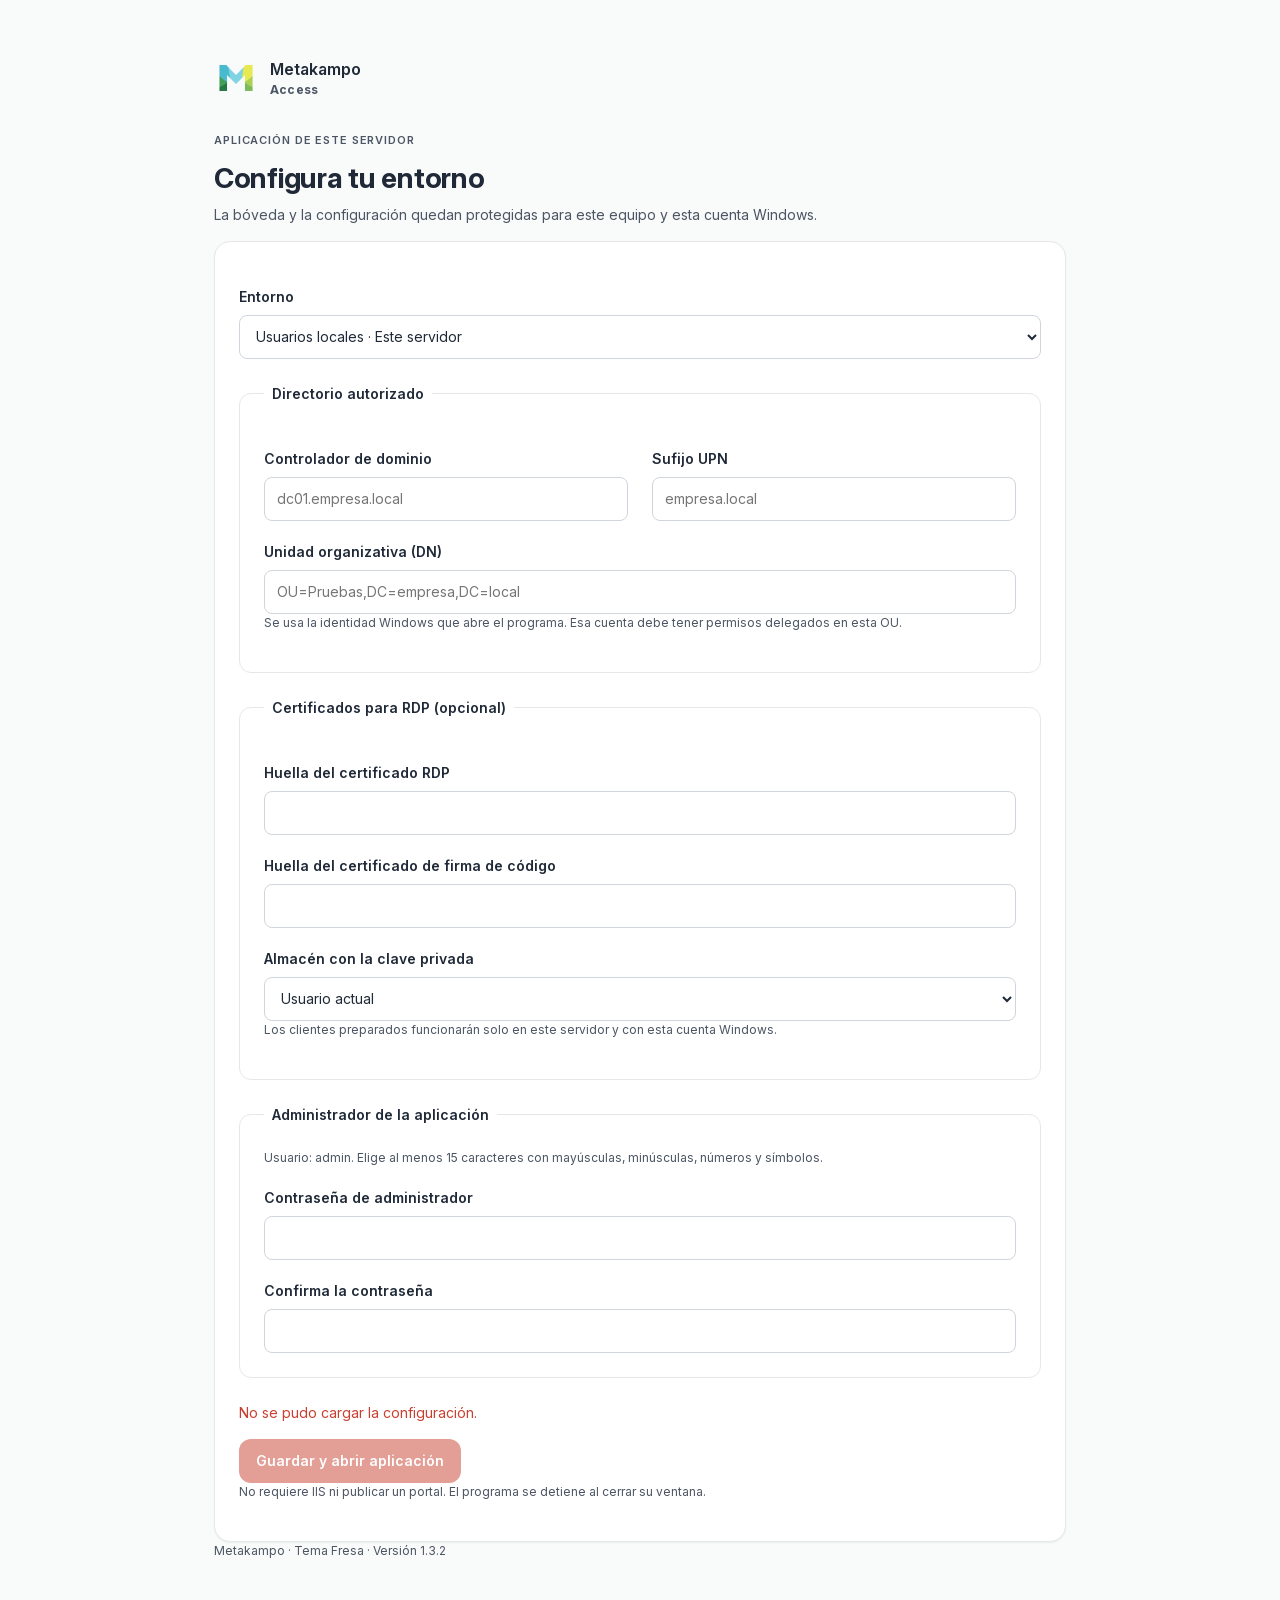
==== static/desktop-setup.html @ 6e0e35e0 "Remove blocking per-user inventory queries and verify admin SIDs locally in 1.3.2" ====
<!doctype html>
<html lang="es" data-fk-theme="fresa" data-mode="light">
<head><meta charset="utf-8"><meta name="viewport" content="width=device-width,initial-scale=1"><link rel="icon" href="/static/metakampo-icon.png" type="image/png"><title>Configurar Metakampo Access</title><link rel="stylesheet" href="/static/tokens.css"><link rel="stylesheet" href="/static/app.css"><link rel="stylesheet" href="/static/desktop.css"><script defer src="/static/desktop-setup.js"></script></head>
<body><main class="desktop-setup"><div class="brand"><img class="brand-mark" src="/static/metakampo-icon.png" alt="" width="44" height="44"><span>Metakampo <b>Access</b></span></div><p class="eyebrow">APLICACIÓN DE ESTE SERVIDOR</p><h1>Configura tu entorno</h1><p>La bóveda y la configuración quedan protegidas para este equipo y esta cuenta Windows.</p>
<form id="setup-form" class="card padded" method="post">
<label for="mode">Entorno</label><select id="mode" name="mode"><option value="local">Usuarios locales · Este servidor</option><option value="ad">Active Directory · Uso real</option><option value="demo">Demostración · Datos ficticios</option></select><p id="local-help" class="helper" hidden>Administra las cuentas Windows de este servidor, incluso en WORKGROUP. Abre el programa como administrador. Las cuentas integradas, administradores y la cuenta actual están protegidas. Cada entorno conserva sus propios datos.</p>
<fieldset id="ad-fields"><legend>Directorio autorizado</legend><div class="desktop-fields"><div><label for="server">Controlador de dominio</label><input id="server" name="server" placeholder="dc01.empresa.local" maxlength="253" required></div><div><label for="suffix">Sufijo UPN</label><input id="suffix" name="suffix" placeholder="empresa.local" maxlength="253" required></div></div><label for="ou">Unidad organizativa (DN)</label><input id="ou" name="ou" placeholder="OU=Pruebas,DC=empresa,DC=local" maxlength="1024" required><p class="helper">Se usa la identidad Windows que abre el programa. Esa cuenta debe tener permisos delegados en esta OU.</p></fieldset>
<fieldset><legend>Certificados para RDP (opcional)</legend><label for="rdp_cert">Huella del certificado RDP</label><input id="rdp_cert" name="rdp_cert" maxlength="128" autocomplete="off"><label for="script_cert">Huella del certificado de firma de código</label><input id="script_cert" name="script_cert" maxlength="128" autocomplete="off"><label for="store">Almacén con la clave privada</label><select id="store" name="store"><option value="CurrentUser">Usuario actual</option><option value="LocalMachine">Equipo local</option></select><p class="helper">Los clientes preparados funcionarán solo en este servidor y con esta cuenta Windows.</p></fieldset>
<fieldset><legend>Administrador de la aplicación</legend><p id="password-help" class="helper">Usuario: admin. Elige al menos 15 caracteres con mayúsculas, minúsculas, números y símbolos.</p><label for="password">Contraseña de administrador</label><input id="password" name="password" type="password" autocomplete="new-password" minlength="15" maxlength="256" required><div id="confirmation-field"><label for="confirmation">Confirma la contraseña</label><input id="confirmation" name="confirmation" type="password" autocomplete="new-password" maxlength="256" required></div></fieldset>
<p id="setup-error" class="error" role="alert"></p><button id="save" class="primary" type="submit">Guardar y abrir aplicación</button><p class="helper">No requiere IIS ni publicar un portal. El programa se detiene al cerrar su ventana.</p>
</form><p class="helper">Metakampo · Tema Fresa · Versión 1.3.2</p></main></body></html>
---- static/tokens.css ----
:root {
  /* Superficie y fondo */
  --fk-global-background-default: #F9FAFA;
  --fk-global-background-subtle: #F3F4F6;
  --fk-global-surface-default: #FFFFFF;
  --fk-global-surface-elevated: #FFFFFF;
  --fk-global-surface-carton: #D4BC9D;
  --fk-global-surface-overlay: rgba(0,0,0,0.40);

  /* Texto */
  --fk-global-text-primary: #1F2937;
  --fk-global-text-secondary: #4B5563; /* v2.1 — era #6B7280, fallaba 4.43:1 en surface-tint */
  --fk-global-text-disabled: #9CA3AF;
  --fk-global-text-inverse: #FFFFFF;

  /* Bordes */
  --fk-global-border-subtle: #E5E7EB;
  --fk-global-border-default: #D0D5DD;
  --fk-global-border-strong: #9CA3AF;
  --fk-global-border-focus: var(--fk-theme-primary, #C83F30);  /* fallback arándano si el tema no carga */

  /* Estado (light mode) */
  --fk-global-status-success: #3D9A00;
  --fk-global-status-success-soft: #F0F9E8;
  --fk-global-status-warning: #D97706;
  --fk-global-status-warning-soft: #FFFBEB;
  --fk-global-status-error: #CA4030;
  --fk-global-status-error-soft: #FFF1EF;
  --fk-global-status-info: #296199;
  --fk-global-status-info-soft: #EEF4F8;

  /* Espaciado */
  --fk-space-1: 4px;   --fk-space-2: 8px;   --fk-space-3: 12px;
  --fk-space-4: 16px;  --fk-space-5: 20px;  --fk-space-6: 24px;
  --fk-space-8: 32px;  --fk-space-10: 40px; --fk-space-12: 48px;
  --fk-space-16: 64px; --fk-space-20: 80px;

  /* Radios */
  --fk-radius-xs: 4px;   --fk-radius-sm: 8px;   --fk-radius-md: 12px;
  --fk-radius-lg: 16px;  --fk-radius-xl: 20px;  --fk-radius-full: 9999px;

  /* Controles */
  --fk-control-sm: 36px;  --fk-control-md: 44px;  --fk-control-lg: 52px;

  /* Sombras */
  --fk-shadow-none: none;
  --fk-shadow-xs: 0 1px 2px rgba(0,0,0,0.06);
  --fk-shadow-sm: 0 1px 3px rgba(0,0,0,0.08), 0 1px 2px rgba(0,0,0,0.06);
  --fk-shadow-md: 0 4px 6px rgba(0,0,0,0.07), 0 2px 4px rgba(0,0,0,0.06);
  --fk-shadow-lg: 0 10px 15px rgba(0,0,0,0.08), 0 4px 6px rgba(0,0,0,0.05);
  --fk-shadow-xl: 0 20px 25px rgba(0,0,0,0.10), 0 8px 10px rgba(0,0,0,0.06);
  --fk-shadow-inner: inset 0 2px 4px rgba(0,0,0,0.06);

  /* Tipografía — roles semánticos (ver §5 para escala completa) */
  --fk-text-display:    32px; --leading-display:    38px;
  --fk-text-h1:         28px; --leading-h1:         34px;
  --fk-text-h2:         24px; --leading-h2:         30px;
  --fk-text-h3:         20px; --leading-h3:         26px;
  --fk-text-h4:         18px; --leading-h4:         24px;
  --fk-text-body:       16px; --leading-body:       24px;
  --fk-text-body-sm:    14px; --leading-body-sm:    20px;
  --fk-text-label:      14px; --leading-label:      18px;
  --fk-text-caption:    12px; --leading-caption:    16px;
  --fk-text-overline:   11px; --leading-overline:   14px;
  --fk-text-code:       13px; --leading-code:       20px;
  /* Escala mobile (< 768px) — se aplica con media query */
  --fk-text-display-mobile: 26px;
  --fk-text-h1-mobile:      22px;
  --fk-text-h2-mobile:      20px;
  --fk-text-h3-mobile:      18px;
  --fk-text-h4-mobile:      16px;

  /* Familia tipográfica */
  --font-sans: 'Inter', system-ui, 'Segoe UI', sans-serif;
  --font-mono: 'JetBrains Mono', 'Roboto Mono', 'SF Mono', monospace;

  /* Movimiento */
  --fk-motion-duration-instant: 50ms;
  --fk-motion-duration-fast: 100ms;
  --fk-motion-duration-normal: 200ms;
  --fk-motion-duration-slow: 300ms;
  --fk-motion-duration-xslow: 400ms;
  --fk-motion-easing-standard: cubic-bezier(0.4, 0, 0.2, 1);
  --fk-motion-easing-decelerate: cubic-bezier(0, 0, 0.2, 1);
  --fk-motion-easing-accelerate: cubic-bezier(0.4, 0, 1, 1);
  --fk-motion-easing-spring: cubic-bezier(0.34, 1.56, 0.64, 1);

  /* Z-index */
  --fk-z-base: 0;      --fk-z-raised: 10;    --fk-z-dropdown: 100;
  --fk-z-sticky: 200;  --fk-z-overlay: 300;  --fk-z-modal: 400;
  --fk-z-toast: 500;   --fk-z-tooltip: 600;
}

/* Dark mode */
[data-mode="dark"] {
  /* Fondos */
  --fk-global-background-default: #111827;
  --fk-global-background-subtle: #0D1117;
  /* Superficies */
  --fk-global-surface-default: #18212F;
  --fk-global-surface-elevated: #1F2937;
  --fk-global-surface-carton: #3D2F1F;
  --fk-global-surface-overlay: rgba(0,0,0,0.60);
  /* Texto */
  --fk-global-text-primary: #F8FAFC;
  --fk-global-text-secondary: #CBD5E1;
  --fk-global-text-disabled: #4B5563;
  /* Bordes */
  --fk-global-border-subtle: #334155;
  --fk-global-border-default: #475569;
  --fk-global-border-strong: #64748B;
  /* Estado — colores ajustados para contraste ≥ 4.5:1 sobre surface.default dark (#18212F) */
  --fk-global-status-success: #4ABA00;
  --fk-global-status-success-soft: #1A2E12;
  --fk-global-status-warning: #F59E0B;
  --fk-global-status-warning-soft: #2D2007;
  --fk-global-status-error: #F26450;
  --fk-global-status-error-soft: #2E100C;
  --fk-global-status-info: #5B9ECF;
  --fk-global-status-info-soft: #0F2133;
}

/* Tipografía responsive — mobile-first */
@media (max-width: 767px) {
  :root {
    --fk-text-display: var(--fk-text-display-mobile);
    --fk-text-h1:      var(--fk-text-h1-mobile);
    --fk-text-h2:      var(--fk-text-h2-mobile);
    --fk-text-h3:      var(--fk-text-h3-mobile);
    --fk-text-h4:      var(--fk-text-h4-mobile);
  }
}

[data-fk-theme="fresa"] {
  /* primary ajustado #CA4030→#C83F30 para WCAG en primary.soft */
  --fk-theme-primary: #C83F30;
  --fk-theme-primary-hover: #B4392B;
  --fk-theme-primary-active: #A83528;
  --fk-theme-primary-soft: #FCF1EF;
  --fk-theme-primary-glow: rgba(200, 63, 48, 0.12);
  --fk-theme-secondary: #E87C63;
  --fk-theme-accent: #D74B36;
  --fk-theme-on-primary: #FFFFFF;
  --fk-theme-on-accent: #FFFFFF;   /* #D74B36 → blanco 4.24:1 ⚠️ WCAG WARN: solo texto bold ≥14px. Para cuerpo pequeño usar bg-theme-primary-soft. */
  --fk-theme-surface-tint: #FFF7F6;
  --fk-theme-border-tint: #F3D7D1;
}
[data-mode="dark"][data-fk-theme="fresa"],
[data-fk-theme="fresa"] [data-mode="dark"] {
  --fk-theme-primary: #F2A192;
  --fk-theme-primary-hover: #F5B0A3;
  --fk-theme-primary-active: #C83F30;
  --fk-theme-primary-soft: #243041;
  --fk-theme-on-primary: #111827;
}
---- static/app.css ----
@font-face{font-family:Inter;src:url('/static/fonts/InterVariable.woff2') format('woff2');font-weight:100 900;font-display:swap}
:root{--layout-sidebar:256px;--layout-content:1360px;--layout-rail:288px;--layout-dialog:520px;--icon-md:20px;--icon-lg:24px;--border-width:1px;--focus-width:3px;--font-weight-normal:400;--font-weight-strong:600;--font-weight-title:700;--letter-overline:.08em;--layout-login:480px}
*{box-sizing:border-box}body{margin:0;background:var(--fk-global-background-default);color:var(--fk-global-text-primary);font:var(--font-weight-normal) var(--fk-text-body-sm)/1.5 var(--font-sans)}[hidden]{display:none!important}button,input,select{font:inherit}button,a,input,select{touch-action:manipulation}button{cursor:pointer}button:disabled{cursor:wait;opacity:.5}a{color:inherit;text-decoration:none}button:focus-visible,input:focus-visible,select:focus-visible,a:focus-visible{outline:var(--focus-width) solid var(--fk-global-border-focus);outline-offset:var(--fk-space-1)}input,select{height:var(--fk-control-md);width:100%;background:var(--fk-global-surface-default);color:var(--fk-global-text-primary);border:var(--border-width) solid var(--fk-global-border-default);border-radius:var(--fk-radius-sm);padding:0 var(--fk-space-3)}input:hover,select:hover{border-color:var(--fk-theme-primary)}label{display:block;font-weight:var(--font-weight-strong);margin:var(--fk-space-5) 0 var(--fk-space-2)}h1,h2,h3,p{margin-top:0}h1{font-size:var(--fk-text-h1);line-height:1.25;font-weight:var(--font-weight-title);letter-spacing:-.01em;margin-bottom:var(--fk-space-2)}h2{font-size:var(--fk-text-h4);font-weight:var(--font-weight-strong);margin-bottom:var(--fk-space-2)}h3{font-size:var(--fk-text-body);font-weight:var(--font-weight-strong);margin-bottom:var(--fk-space-2)}p{color:var(--fk-global-text-secondary);margin-bottom:var(--fk-space-4)}small,.helper{font-size:var(--fk-text-caption);color:var(--fk-global-text-secondary)}.muted{color:var(--fk-global-text-secondary)}.eyebrow{font-size:var(--fk-text-overline);letter-spacing:var(--letter-overline);font-weight:var(--font-weight-strong);color:var(--fk-global-text-secondary);margin-bottom:var(--fk-space-3)}.primary,.secondary,.icon-button,.text-button{display:inline-flex;align-items:center;justify-content:center;gap:var(--fk-space-2);min-height:var(--fk-control-md);border:var(--border-width) solid transparent;border-radius:var(--fk-radius-md);padding:0 var(--fk-space-4);font-weight:var(--font-weight-strong);transition:background-color var(--fk-motion-duration-normal),border-color var(--fk-motion-duration-normal)}.primary{background:var(--fk-theme-primary);color:var(--fk-theme-on-primary)}.primary:hover{background:var(--fk-theme-primary-hover)}.primary:active{background:var(--fk-theme-primary-active)}.secondary,.icon-button{background:var(--fk-global-surface-default);border-color:var(--fk-global-border-default);color:var(--fk-global-text-primary)}.secondary:hover,.icon-button:hover{background:var(--fk-theme-primary-soft);border-color:var(--fk-theme-border-tint)}.icon-button{min-width:var(--fk-control-md);padding:var(--fk-space-2)}.text-button{background:transparent;color:var(--fk-theme-primary);padding:0}.wide{width:100%}.icon{width:var(--icon-md);height:var(--icon-md);flex-shrink:0;display:inline-block;vertical-align:middle}.brand{display:flex;align-items:center;gap:var(--fk-space-3);font-size:var(--fk-text-body);font-weight:var(--font-weight-strong)}.brand b{display:block;font-size:var(--fk-text-caption);letter-spacing:.02em;color:var(--fk-global-text-secondary)}.brand-mark{display:block;width:var(--fk-control-md);height:var(--fk-control-md);object-fit:contain;flex-shrink:0}.sidebar{position:fixed;inset:0 auto 0 0;width:var(--layout-sidebar);background:var(--fk-global-surface-default);border-right:var(--border-width) solid var(--fk-global-border-subtle);display:flex;flex-direction:column;padding:var(--fk-space-8) var(--fk-space-4);z-index:var(--fk-z-sticky)}.sidebar .brand{padding:0 var(--fk-space-2)}.workspace-label{display:flex;flex-direction:column;gap:var(--fk-space-1);padding:var(--fk-space-10) var(--fk-space-3) var(--fk-space-6)}.workspace-label .eyebrow{margin-bottom:var(--fk-space-2)}nav{display:grid;gap:var(--fk-space-2)}.nav{display:flex;gap:var(--fk-space-3);align-items:center;text-align:left;width:100%;min-height:var(--fk-control-lg);padding:var(--fk-space-3);background:transparent;border:0;border-radius:var(--fk-radius-md);color:var(--fk-global-text-secondary);font-weight:var(--font-weight-strong)}.nav:hover{background:var(--fk-global-background-subtle)}.nav.active{background:var(--fk-theme-primary-soft);color:var(--fk-theme-primary)}.sidebar-bottom{margin-top:auto;padding-top:var(--fk-space-8)}.environment{display:flex;align-items:flex-start;gap:var(--fk-space-2);padding:var(--fk-space-4) var(--fk-space-2);border-top:var(--border-width) solid var(--fk-global-border-subtle)}.environment strong{font-size:var(--fk-text-caption)}.environment small{display:block;margin-top:var(--fk-space-1)}.status-dot{width:var(--fk-space-2);height:var(--fk-space-2);margin-top:var(--fk-space-1);border-radius:var(--fk-radius-full);background:var(--fk-theme-primary)}.shell{margin-left:var(--layout-sidebar)}.topbar{height:var(--fk-space-20);border-bottom:var(--border-width) solid var(--fk-global-border-subtle);background:var(--fk-global-surface-default);display:flex;align-items:center;justify-content:space-between;padding:0 var(--fk-space-8);gap:var(--fk-space-4)}.breadcrumb{color:var(--fk-global-text-secondary);font-size:var(--fk-text-caption)}.breadcrumb span{padding:0 var(--fk-space-3);color:var(--fk-global-text-disabled)}.breadcrumb strong{color:var(--fk-global-text-primary)}.top-actions{display:flex;align-items:center;gap:var(--fk-space-3)}.avatar{width:var(--fk-control-md);height:var(--fk-control-md);background:var(--fk-global-background-subtle);border:var(--border-width) solid var(--fk-global-border-default);border-radius:var(--fk-radius-full);display:grid;place-items:center;font-weight:var(--font-weight-strong);font-size:var(--fk-text-caption)}main#main{padding:var(--fk-space-6) var(--fk-space-8);max-width:var(--layout-content);margin:auto}.notice{display:flex;gap:var(--fk-space-3);align-items:flex-start;padding:var(--fk-space-3) var(--fk-space-4);border-radius:var(--fk-radius-sm);background:var(--fk-global-background-subtle);border:var(--border-width) solid var(--fk-global-border-subtle);font-size:var(--fk-text-caption);color:var(--fk-global-text-secondary);margin-bottom:var(--fk-space-6)}.notice .icon{color:var(--fk-global-text-secondary)}.page-heading{display:flex;align-items:center;justify-content:space-between;gap:var(--fk-space-4);margin:var(--fk-space-8) 0}.page-heading p:last-child{margin-bottom:0}.page-heading .eyebrow{color:var(--fk-theme-primary)}.metrics{display:grid;grid-template-columns:repeat(4,minmax(0,1fr));gap:var(--fk-space-4);margin-bottom:var(--fk-space-6)}.metric{padding:var(--fk-space-5);background:var(--fk-global-surface-default);border:var(--border-width) solid var(--fk-global-border-subtle);border-radius:var(--fk-radius-lg)}.metric-label{display:flex;align-items:flex-start;justify-content:space-between;gap:var(--fk-space-2);color:var(--fk-global-text-secondary);font-size:var(--fk-text-caption)}.metric-label .icon{color:var(--fk-global-text-secondary)}.metric>strong{display:block;font-size:var(--fk-text-display);font-weight:var(--font-weight-strong);font-variant-numeric:tabular-nums;margin:var(--fk-space-3) 0 var(--fk-space-1)}.metric-unit{font-size:var(--fk-text-caption);font-weight:var(--font-weight-normal)}.metric small{display:block}.policy-metric{background:var(--fk-theme-surface-tint);border-color:var(--fk-theme-border-tint)}.content-grid{display:grid;grid-template-columns:minmax(0,1fr) var(--layout-rail);gap:var(--fk-space-6);align-items:start}.card{background:var(--fk-global-surface-default);border:var(--border-width) solid var(--fk-global-border-subtle);border-radius:var(--fk-radius-lg);overflow:hidden;box-shadow:var(--fk-shadow-xs)}.card-heading{display:flex;align-items:center;justify-content:space-between;gap:var(--fk-space-4);padding:var(--fk-space-6);border-bottom:var(--border-width) solid var(--fk-global-border-subtle)}.card-heading p{font-size:var(--fk-text-caption);margin-bottom:0}.filters{display:flex;gap:var(--fk-space-3);padding:var(--fk-space-4) var(--fk-space-6)}.filters select{width:auto;max-width:40%}.search-field{position:relative;flex:1}.search-field .icon{position:absolute;left:var(--fk-space-3);top:var(--fk-space-3);color:var(--fk-global-text-secondary)}.search-field input{padding-left:var(--fk-space-10)}.table-scroll{overflow-x:auto}table{border-collapse:collapse;width:100%;font-size:var(--fk-text-caption);white-space:nowrap}th{background:var(--fk-global-background-default);color:var(--fk-global-text-secondary);font-weight:var(--font-weight-strong);text-align:left}th,td{padding:var(--fk-space-4) var(--fk-space-6);border-bottom:var(--border-width) solid var(--fk-global-border-subtle)}tbody tr:last-child td{border-bottom:0}tbody tr:hover{background:var(--fk-theme-surface-tint)}.user-cell{display:flex;align-items:center;gap:var(--fk-space-3)}.user-cell .avatar{width:var(--fk-control-sm);height:var(--fk-control-sm);border:none;background:var(--fk-global-background-subtle)}.user-cell strong,.user-cell small{display:block}.user-cell strong{font-size:var(--fk-text-body-sm);margin-bottom:var(--fk-space-1)}.badge{display:inline-flex;align-items:center;gap:var(--fk-space-2);padding:var(--fk-space-1) var(--fk-space-3);border-radius:var(--fk-radius-full);background:var(--fk-global-background-subtle);color:var(--fk-global-text-secondary);font-size:var(--fk-text-caption);font-weight:var(--font-weight-strong)}.badge.active{background:var(--fk-global-status-success-soft);color:var(--fk-global-text-primary)}.badge.active:before{content:'';width:var(--fk-space-1);height:var(--fk-space-1);background:var(--fk-global-status-success);border-radius:var(--fk-radius-full)}.row-actions{display:flex;justify-content:flex-end;gap:var(--fk-space-1)}.row-actions .icon-button{border:0;background:transparent}.right{text-align:right}.table-footer{display:flex;justify-content:space-between;gap:var(--fk-space-3);padding:var(--fk-space-4) var(--fk-space-6);border-top:var(--border-width) solid var(--fk-global-border-subtle);color:var(--fk-global-text-secondary);font-size:var(--fk-text-caption)}.right-rail{display:grid;gap:var(--fk-space-5)}.generator-card{padding:var(--fk-space-6)}.icon-box{display:grid;place-items:center;width:var(--fk-control-lg);height:var(--fk-control-lg);background:var(--fk-theme-primary-soft);border-radius:var(--fk-radius-md);color:var(--fk-theme-primary);margin-bottom:var(--fk-space-5)}.icon-box .icon{width:var(--icon-lg);height:var(--icon-lg)}.generator-card p{font-size:var(--fk-text-body-sm)}.policy-row{display:flex;justify-content:space-between;gap:var(--fk-space-2);padding:var(--fk-space-3) 0;border-top:var(--border-width) solid var(--fk-global-border-subtle);font-size:var(--fk-text-caption)}.policy-row strong{text-align:right;font-weight:var(--font-weight-strong)}.policy-row span{color:var(--fk-global-text-secondary)}.generator-card button{margin:var(--fk-space-4) 0 var(--fk-space-3)}.generator-card small{display:block;line-height:1.6}.scope-card{padding:var(--fk-space-6);background:var(--fk-theme-primary-soft);border:var(--border-width) solid var(--fk-theme-border-tint);border-radius:var(--fk-radius-lg)}.scope-card>.icon{color:var(--fk-theme-primary);margin-bottom:var(--fk-space-3)}.scope-card p{font-size:var(--fk-text-caption);margin-bottom:var(--fk-space-2)}.page-footer{display:flex;justify-content:space-between;gap:var(--fk-space-4);font-size:var(--fk-text-caption);color:var(--fk-global-text-secondary);margin-top:var(--fk-space-10);padding-bottom:var(--fk-space-4)}.padded{padding:var(--fk-space-6)}#policy-view .content-grid{grid-template-columns:repeat(2,minmax(0,1fr))}#length{max-width:var(--layout-rail)}.policy-checks{margin:var(--fk-space-6) 0}.policy-checks p{display:flex;gap:var(--fk-space-3);align-items:center;font-size:var(--fk-text-body-sm);color:var(--fk-global-text-primary)}.policy-checks .icon{color:var(--fk-theme-primary)}.vault-grid{display:grid;grid-template-columns:repeat(3,minmax(0,1fr));gap:var(--fk-space-5)}.vault-card{padding:var(--fk-space-6)}.vault-card .secondary{margin-top:var(--fk-space-4);width:100%}.empty{padding:var(--fk-space-10);text-align:center;color:var(--fk-global-text-secondary)}.vault-grid>.empty{grid-column:1/-1;background:var(--fk-global-surface-default);border-radius:var(--fk-radius-lg);border:var(--border-width) dashed var(--fk-global-border-default)}.error{color:var(--fk-global-status-error);font-size:var(--fk-text-body-sm);margin:var(--fk-space-4) 0}.error:empty{display:none}.error-banner{padding:var(--fk-space-4);border:var(--border-width) solid var(--fk-global-status-error);border-radius:var(--fk-radius-sm);background:var(--fk-global-status-error-soft);margin-bottom:var(--fk-space-4)}.toast{position:fixed;bottom:var(--fk-space-6);right:var(--fk-space-6);max-width:calc(100% - var(--fk-space-12));padding:var(--fk-space-4) var(--fk-space-6);border-radius:var(--fk-radius-md);background:var(--fk-global-text-primary);color:var(--fk-global-surface-default);box-shadow:var(--fk-shadow-lg);z-index:var(--fk-z-toast)}dialog{max-width:calc(100% - var(--fk-space-8));width:var(--layout-dialog);border:var(--border-width) solid var(--fk-global-border-subtle);border-radius:var(--fk-radius-xl);padding:var(--fk-space-6);background:var(--fk-global-surface-default);color:var(--fk-global-text-primary);box-shadow:var(--fk-shadow-xl)}dialog::backdrop{background:var(--fk-global-surface-overlay)}.modal-heading,.modal-actions{display:flex;justify-content:space-between;align-items:center;gap:var(--fk-space-3)}.modal-heading h2{margin:0}.modal-actions{justify-content:flex-end;margin-top:var(--fk-space-6)}.secret-box{margin:var(--fk-space-5) 0;padding:var(--fk-space-5);background:var(--fk-global-background-subtle);border:var(--border-width) solid var(--fk-global-border-default);border-radius:var(--fk-radius-md);font-family:var(--font-mono);font-size:var(--fk-text-h3);overflow-wrap:anywhere;user-select:all}.login-layout{display:grid;grid-template-columns:1fr 1fr;min-height:100dvh}.login-intro{background:var(--fk-theme-primary-soft);padding:var(--fk-space-12);display:flex;flex-direction:column;justify-content:space-between;border-right:var(--border-width) solid var(--fk-theme-border-tint)}.login-intro h1{font-size:var(--fk-text-display);line-height:1.25}.login-intro p{font-size:var(--fk-text-body);max-width:var(--layout-login)}.login-intro .eyebrow{font-size:var(--fk-text-overline);color:var(--fk-theme-primary)}.feature-line{margin-top:var(--fk-space-8);color:var(--fk-theme-primary);font-size:var(--fk-text-caption);font-weight:var(--font-weight-strong)}.login-card{align-self:center;justify-self:center;width:100%;max-width:var(--layout-login);padding:var(--fk-space-10)}.login-card h2{font-size:var(--fk-text-h1);margin-top:var(--fk-space-4)}.login-card .primary{margin-top:var(--fk-space-6)}.login-footer{margin-top:var(--fk-space-8);padding-top:var(--fk-space-5);border-top:var(--border-width) solid var(--fk-global-border-subtle);font-size:var(--fk-text-caption);color:var(--fk-global-text-secondary)}.sr-only,.skip:not(:focus){position:absolute;width:var(--border-width);height:var(--border-width);padding:0;margin:calc(-1 * var(--border-width));overflow:hidden;clip-path:inset(50%);white-space:nowrap}.skip:focus{position:fixed;top:var(--fk-space-4);left:var(--fk-space-4);background:var(--fk-global-surface-default);z-index:var(--fk-z-toast);padding:var(--fk-space-3)}
@media(min-width:1440px){main#main{padding:var(--fk-space-8) var(--fk-space-12)}}
@media(max-width:1279px){.content-grid{grid-template-columns:minmax(0,1fr)}.right-rail{grid-template-columns:1fr 1fr}.metrics{grid-template-columns:repeat(2,minmax(0,1fr))}.vault-grid{grid-template-columns:repeat(2,minmax(0,1fr))}}
@media(max-width:1023px){.sidebar{position:static;width:auto;padding:var(--fk-space-4);border-right:0;border-bottom:var(--border-width) solid var(--fk-global-border-subtle)}.sidebar .brand,.workspace-label,.environment{display:none}.sidebar nav{display:flex;overflow-x:auto}.nav{white-space:nowrap;min-width:max-content;width:auto;min-height:var(--fk-control-md)}.sidebar-bottom{position:absolute;right:var(--fk-space-4);top:var(--fk-space-4);padding:0}.sidebar-bottom .nav{font-size:0;min-width:var(--fk-control-md)}.sidebar nav{padding-right:var(--fk-control-lg)}.shell{margin-left:0}.topbar{height:var(--fk-space-16)}.page-footer{flex-direction:column}.login-intro{padding:var(--fk-space-8)}}
@media(max-width:767px){.topbar{padding:0 var(--fk-space-4)}.breadcrumb{max-width:60%;font-size:var(--fk-text-caption)}.breadcrumb>strong{display:block}.breadcrumb>span{display:none}.top-actions .avatar{display:none}main#main{padding:var(--fk-space-4)}.page-heading{align-items:flex-start;margin:var(--fk-space-6) 0;flex-direction:column}.metrics{gap:var(--fk-space-3)}.metric{padding:var(--fk-space-4)}.metric-label .icon{display:none}.content-grid,.right-rail,#policy-view .content-grid,.vault-grid{grid-template-columns:1fr}.filters{padding:var(--fk-space-4);flex-direction:column}.filters select{max-width:100%;width:100%}.card-heading{padding:var(--fk-space-4)}th,td{padding:var(--fk-space-4)}.table-footer{padding:var(--fk-space-4)}.table-footer span:last-child{display:none}.login-layout{grid-template-columns:1fr}.login-intro{padding:var(--fk-space-6);gap:var(--fk-space-8);border-right:0;border-bottom:var(--border-width) solid var(--fk-theme-border-tint)}.login-intro>div:not(.brand),.login-intro>small{display:none}.login-card{padding:var(--fk-space-8) var(--fk-space-6)}dialog{position:fixed;inset:auto 0 0;margin:0;width:100%;max-width:100%;border-radius:var(--fk-radius-xl) var(--fk-radius-xl) 0 0;max-height:90dvh;overflow:auto}.notice{margin-bottom:var(--fk-space-4)}.badge{padding:var(--fk-space-1) var(--fk-space-2)}}
@media(prefers-reduced-motion:reduce){*,*::before,*::after{transition:none!important;animation:none!important;scroll-behavior:auto!important}}

.rdp-steps{display:grid;gap:var(--fk-space-6);margin-top:var(--fk-space-6)}.rdp-steps article{display:flex;gap:var(--fk-space-4);align-items:flex-start}.step-number{display:grid;place-items:center;width:var(--fk-control-sm);height:var(--fk-control-sm);flex-shrink:0;border-radius:var(--fk-radius-full);background:var(--fk-theme-primary-soft);color:var(--fk-theme-primary);font-weight:var(--font-weight-strong)}.rdp-steps p{margin:var(--fk-space-1) 0 0}.rdp-history{margin-top:var(--fk-space-6)}.rdp-note{margin-top:var(--fk-space-4)}.form-steps{display:flex;gap:var(--fk-space-4);list-style:none;padding:0;margin:var(--fk-space-5) 0;font-size:var(--fk-text-caption);color:var(--fk-global-text-secondary)}.form-steps li{flex:1;padding:var(--fk-space-3);background:var(--fk-global-background-subtle);border-radius:var(--fk-radius-sm)}.form-steps .current{color:var(--fk-theme-primary);background:var(--fk-theme-primary-soft);font-weight:var(--font-weight-strong)}.rdp-port-user{display:grid;grid-template-columns:1fr 3fr;gap:var(--fk-space-3)}

:root{--fk-chart-series-1:#296199;--fk-chart-series-3:#D97706;--fk-chart-line:3px;--fk-chart-height:240px}.dashboard-toolbar{display:flex;gap:var(--fk-space-4);align-items:flex-end;margin-bottom:var(--fk-space-5)}.dashboard-toolbar>div{flex:1;min-width:0}.dashboard-toolbar label{margin-top:0}.dashboard-charts{display:grid;grid-template-columns:2fr 1fr;gap:var(--fk-space-6);margin-bottom:var(--fk-space-6)}.dashboard-section{margin-top:var(--fk-space-6)}.chart-legend{display:flex;flex-wrap:wrap;gap:var(--fk-space-4);font-size:var(--fk-text-caption);margin-bottom:var(--fk-space-4)}.chart-legend span{display:flex;align-items:center;gap:var(--fk-space-2)}.chart-legend i{display:block;width:var(--fk-space-4);height:var(--fk-space-1);border-radius:var(--fk-radius-xs)}.legend-success{background:var(--fk-chart-series-1)}.legend-failure{background:var(--fk-chart-series-3)}.chart-container{min-height:var(--fk-chart-height)}.chart-container svg{display:block;width:100%;height:auto}.chart-grid{stroke:var(--fk-global-border-subtle);stroke-width:var(--border-width)}.chart-label{fill:var(--fk-global-text-secondary);font:var(--fk-text-caption) var(--font-sans)}.chart-success,.chart-failure{fill:none;stroke-width:var(--fk-chart-line);stroke-linejoin:round}.chart-success{stroke:var(--fk-chart-series-1)}.chart-failure{stroke:var(--fk-chart-series-3);stroke-dasharray:8 5}.chart-dot{fill:var(--fk-chart-series-1)}.rankings{display:grid;gap:var(--fk-space-5);margin-top:var(--fk-space-6)}.rank-item>div{display:flex;justify-content:space-between;gap:var(--fk-space-3);margin-bottom:var(--fk-space-2);font-size:var(--fk-text-caption)}.rank-item strong{overflow-wrap:anywhere}.rank-item span{font-variant-numeric:tabular-nums}.rank-progress{appearance:none;width:100%;height:var(--fk-space-2);border:0;border-radius:var(--fk-radius-full);overflow:hidden;background:var(--fk-global-background-subtle)}.rank-progress::-webkit-progress-bar{background:var(--fk-global-background-subtle)}.rank-progress::-webkit-progress-value{background:var(--fk-chart-series-1)}.rank-progress::-moz-progress-bar{background:var(--fk-chart-series-1)}
@media(max-width:1023px){.dashboard-charts{grid-template-columns:1fr}}@media(max-width:767px){.dashboard-toolbar{display:grid;grid-template-columns:1fr 1fr}.dashboard-toolbar>div:nth-child(3){grid-column:1/-1}.dashboard-toolbar>button{grid-column:1/-1}.dashboard-charts{gap:var(--fk-space-4)}}

:root{--fk-table-viewport:480px}#metrics-history .table-scroll{max-height:var(--fk-table-viewport)}#metrics-history thead{position:sticky;top:0;z-index:var(--fk-z-raised)}
/* DS-EXCEPTION: chart series 1 uses the official dark info token to meet graphical contrast on dark surfaces. */
[data-mode="dark"]{--fk-chart-series-1:var(--fk-global-status-info)}
@media(max-width:1023px){.sidebar-bottom{background:var(--fk-global-surface-default);border-left:var(--border-width) solid var(--fk-global-border-subtle)}}

.sync-toolbar{display:flex;gap:var(--fk-space-3);flex-wrap:wrap;align-items:center;margin-bottom:var(--fk-space-6)}.sync-toolbar .helper{flex-basis:100%;margin:0}.sync-check{display:flex;gap:var(--fk-space-3);align-items:center}.sync-check input{width:var(--fk-control-md);height:var(--fk-control-md);flex-shrink:0}.sync-preview{max-height:360px;overflow:auto}.sync-job-list{max-height:360px;overflow:auto}
---- static/desktop.css ----
.desktop-setup{max-width:900px;margin:var(--fk-space-8) auto;padding:var(--fk-space-6)}
.desktop-setup .brand{margin-bottom:var(--fk-space-8)}
.desktop-setup fieldset{border:var(--border-width) solid var(--fk-global-border-subtle);border-radius:var(--fk-radius-md);margin:var(--fk-space-6) 0;padding:var(--fk-space-6)}
.desktop-setup legend{font-weight:600;padding:0 var(--fk-space-2)}
.desktop-fields{display:grid;grid-template-columns:1fr 1fr;gap:var(--fk-space-6)}
.desktop-setup select{width:100%}
@media(max-width:767px){.desktop-fields{grid-template-columns:1fr}.desktop-setup{margin:var(--fk-space-4) auto;padding:var(--fk-space-4)}}
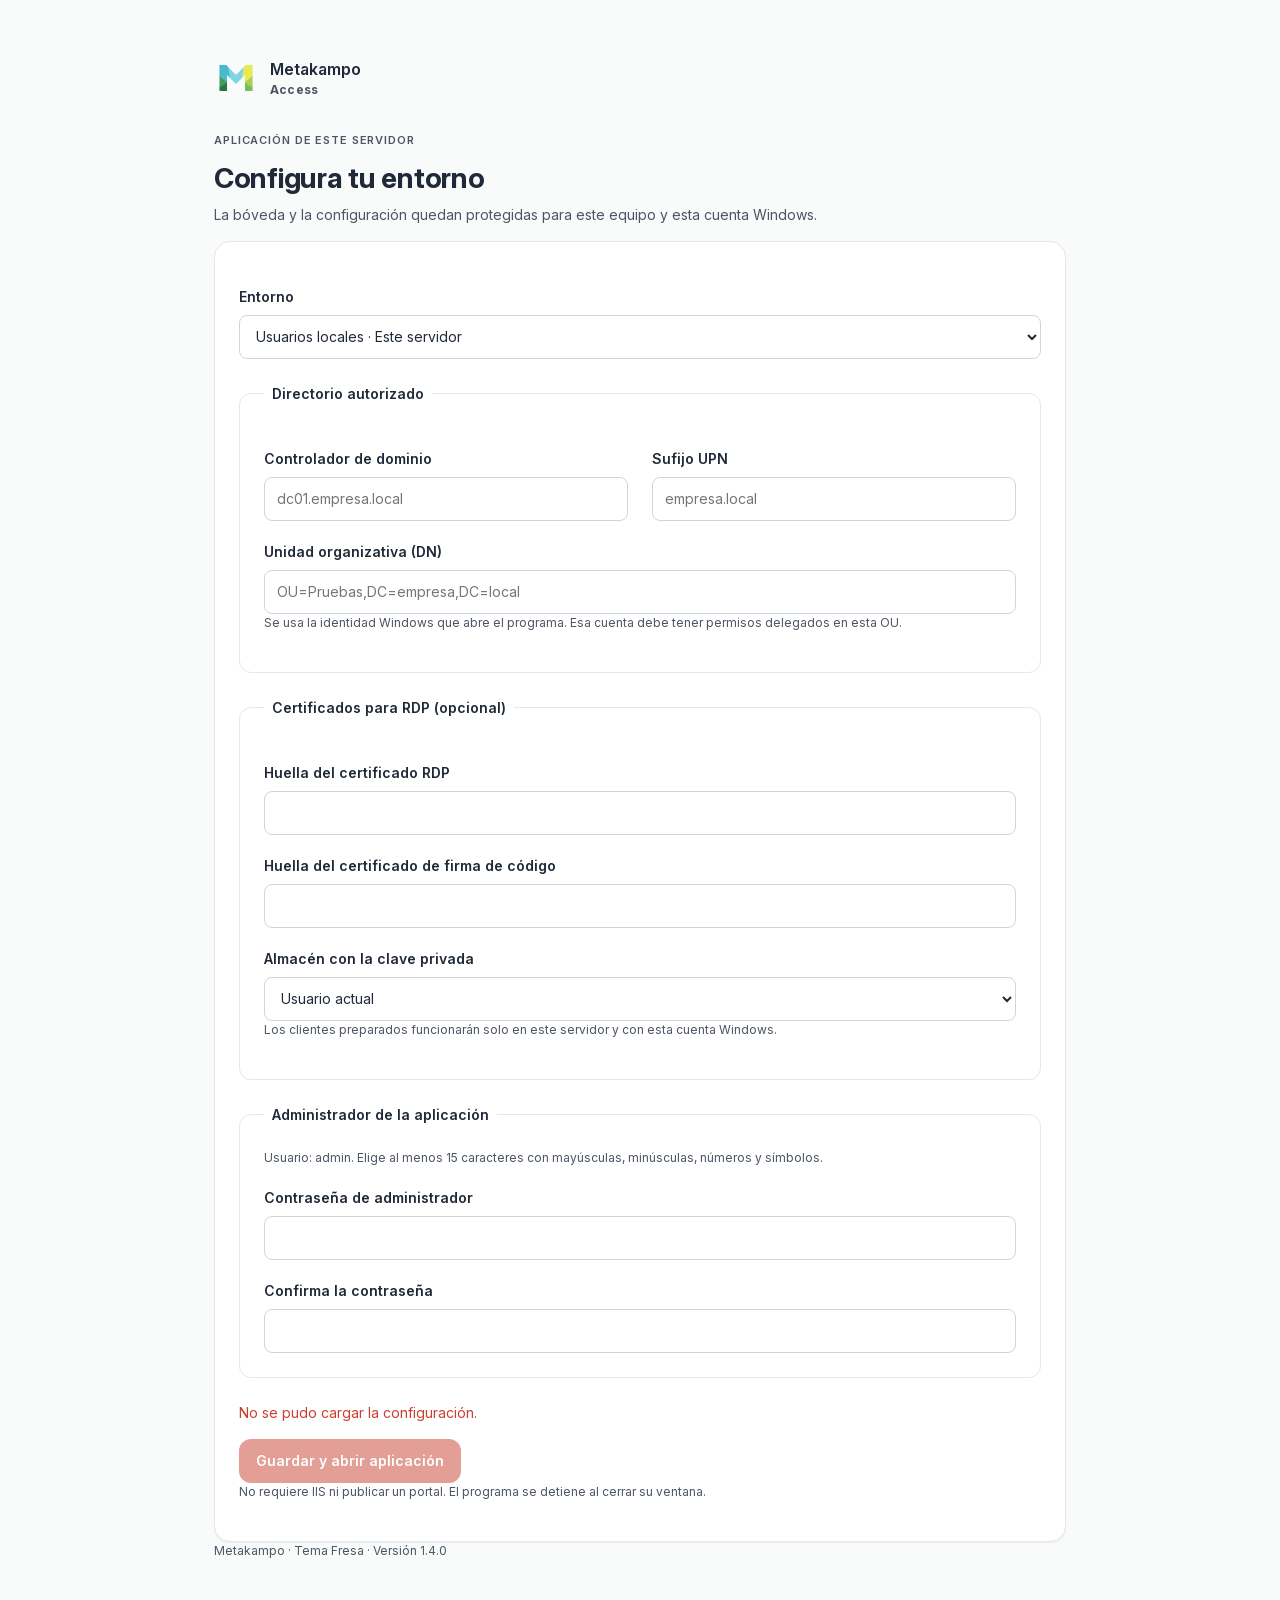
==== commit 0834b99d: "Add department groups, user state management and automatic UAC elevation" ====
--- a/static/desktop-setup.html
+++ b/static/desktop-setup.html
@@ -8,4 +8,4 @@
 <fieldset><legend>Certificados para RDP (opcional)</legend><label for="rdp_cert">Huella del certificado RDP</label><input id="rdp_cert" name="rdp_cert" maxlength="128" autocomplete="off"><label for="script_cert">Huella del certificado de firma de código</label><input id="script_cert" name="script_cert" maxlength="128" autocomplete="off"><label for="store">Almacén con la clave privada</label><select id="store" name="store"><option value="CurrentUser">Usuario actual</option><option value="LocalMachine">Equipo local</option></select><p class="helper">Los clientes preparados funcionarán solo en este servidor y con esta cuenta Windows.</p></fieldset>
 <fieldset><legend>Administrador de la aplicación</legend><p id="password-help" class="helper">Usuario: admin. Elige al menos 15 caracteres con mayúsculas, minúsculas, números y símbolos.</p><label for="password">Contraseña de administrador</label><input id="password" name="password" type="password" autocomplete="new-password" minlength="15" maxlength="256" required><div id="confirmation-field"><label for="confirmation">Confirma la contraseña</label><input id="confirmation" name="confirmation" type="password" autocomplete="new-password" maxlength="256" required></div></fieldset>
 <p id="setup-error" class="error" role="alert"></p><button id="save" class="primary" type="submit">Guardar y abrir aplicación</button><p class="helper">No requiere IIS ni publicar un portal. El programa se detiene al cerrar su ventana.</p>
-</form><p class="helper">Metakampo · Tema Fresa · Versión 1.3.2</p></main></body></html>
+</form><p class="helper">Metakampo · Tema Fresa · Versión 1.4.0</p></main></body></html>
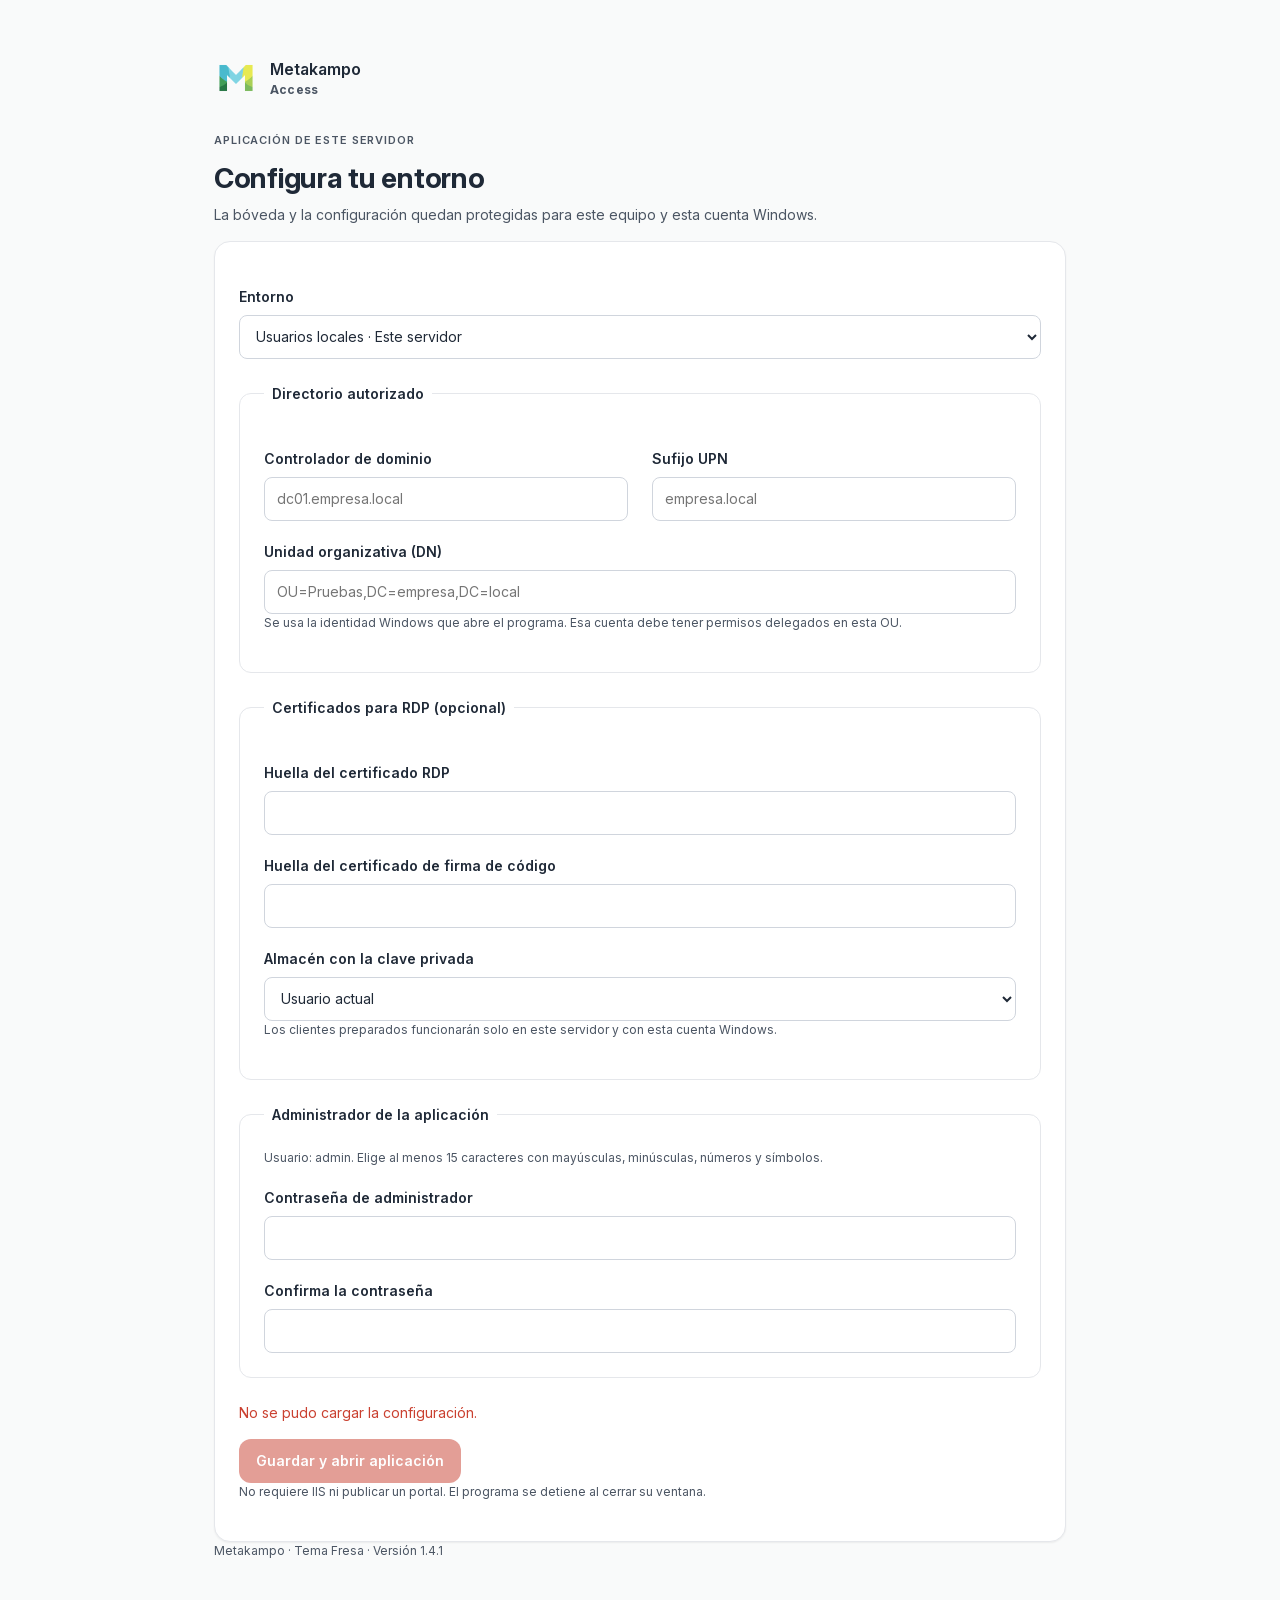
==== commit 4d5d034f: "Keep Windows user descriptions separate from department group membership" ====
--- a/static/desktop-setup.html
+++ b/static/desktop-setup.html
@@ -8,4 +8,4 @@
 <fieldset><legend>Certificados para RDP (opcional)</legend><label for="rdp_cert">Huella del certificado RDP</label><input id="rdp_cert" name="rdp_cert" maxlength="128" autocomplete="off"><label for="script_cert">Huella del certificado de firma de código</label><input id="script_cert" name="script_cert" maxlength="128" autocomplete="off"><label for="store">Almacén con la clave privada</label><select id="store" name="store"><option value="CurrentUser">Usuario actual</option><option value="LocalMachine">Equipo local</option></select><p class="helper">Los clientes preparados funcionarán solo en este servidor y con esta cuenta Windows.</p></fieldset>
 <fieldset><legend>Administrador de la aplicación</legend><p id="password-help" class="helper">Usuario: admin. Elige al menos 15 caracteres con mayúsculas, minúsculas, números y símbolos.</p><label for="password">Contraseña de administrador</label><input id="password" name="password" type="password" autocomplete="new-password" minlength="15" maxlength="256" required><div id="confirmation-field"><label for="confirmation">Confirma la contraseña</label><input id="confirmation" name="confirmation" type="password" autocomplete="new-password" maxlength="256" required></div></fieldset>
 <p id="setup-error" class="error" role="alert"></p><button id="save" class="primary" type="submit">Guardar y abrir aplicación</button><p class="helper">No requiere IIS ni publicar un portal. El programa se detiene al cerrar su ventana.</p>
-</form><p class="helper">Metakampo · Tema Fresa · Versión 1.4.0</p></main></body></html>
+</form><p class="helper">Metakampo · Tema Fresa · Versión 1.4.1</p></main></body></html>
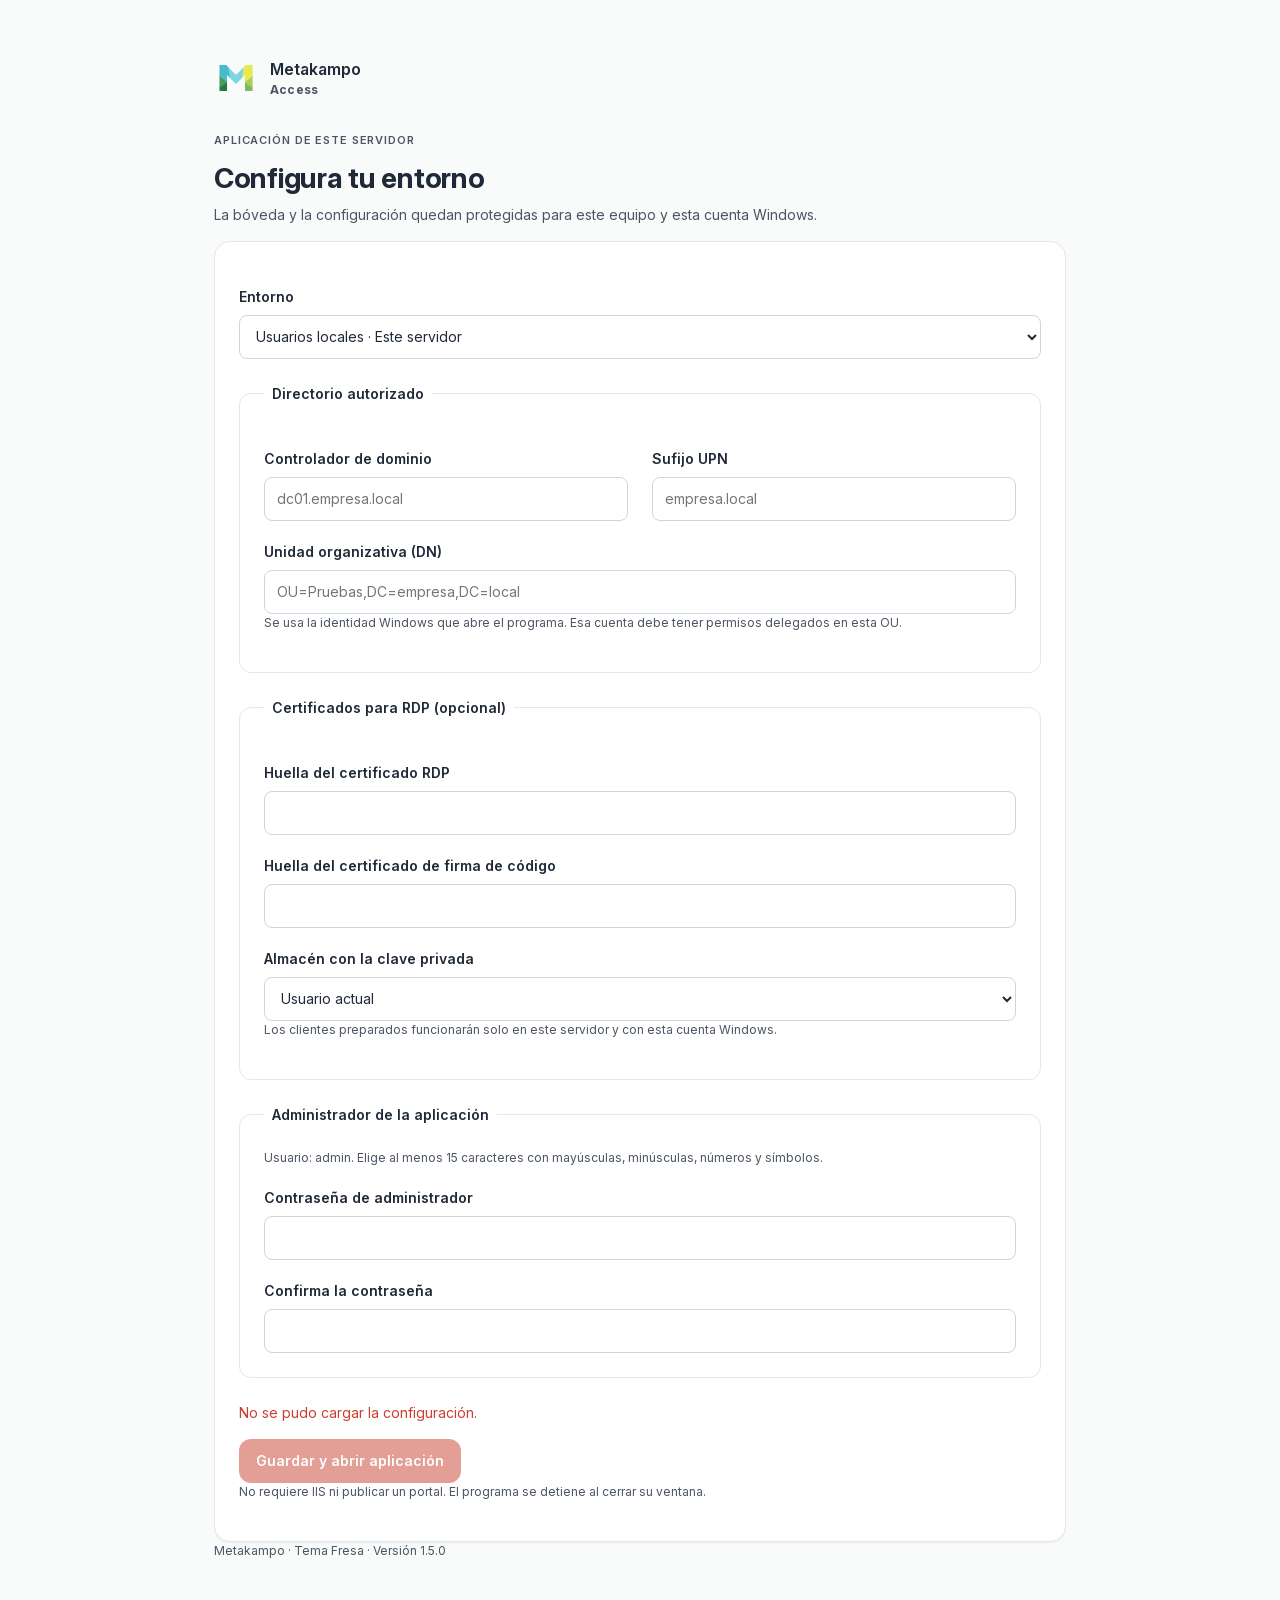
==== commit 76b86d4c: "Add individual administrators and local shared clients for RDP sessions" ====
--- a/static/desktop-setup.html
+++ b/static/desktop-setup.html
@@ -8,4 +8,4 @@
 <fieldset><legend>Certificados para RDP (opcional)</legend><label for="rdp_cert">Huella del certificado RDP</label><input id="rdp_cert" name="rdp_cert" maxlength="128" autocomplete="off"><label for="script_cert">Huella del certificado de firma de código</label><input id="script_cert" name="script_cert" maxlength="128" autocomplete="off"><label for="store">Almacén con la clave privada</label><select id="store" name="store"><option value="CurrentUser">Usuario actual</option><option value="LocalMachine">Equipo local</option></select><p class="helper">Los clientes preparados funcionarán solo en este servidor y con esta cuenta Windows.</p></fieldset>
 <fieldset><legend>Administrador de la aplicación</legend><p id="password-help" class="helper">Usuario: admin. Elige al menos 15 caracteres con mayúsculas, minúsculas, números y símbolos.</p><label for="password">Contraseña de administrador</label><input id="password" name="password" type="password" autocomplete="new-password" minlength="15" maxlength="256" required><div id="confirmation-field"><label for="confirmation">Confirma la contraseña</label><input id="confirmation" name="confirmation" type="password" autocomplete="new-password" maxlength="256" required></div></fieldset>
 <p id="setup-error" class="error" role="alert"></p><button id="save" class="primary" type="submit">Guardar y abrir aplicación</button><p class="helper">No requiere IIS ni publicar un portal. El programa se detiene al cerrar su ventana.</p>
-</form><p class="helper">Metakampo · Tema Fresa · Versión 1.4.1</p></main></body></html>
+</form><p class="helper">Metakampo · Tema Fresa · Versión 1.5.0</p></main></body></html>
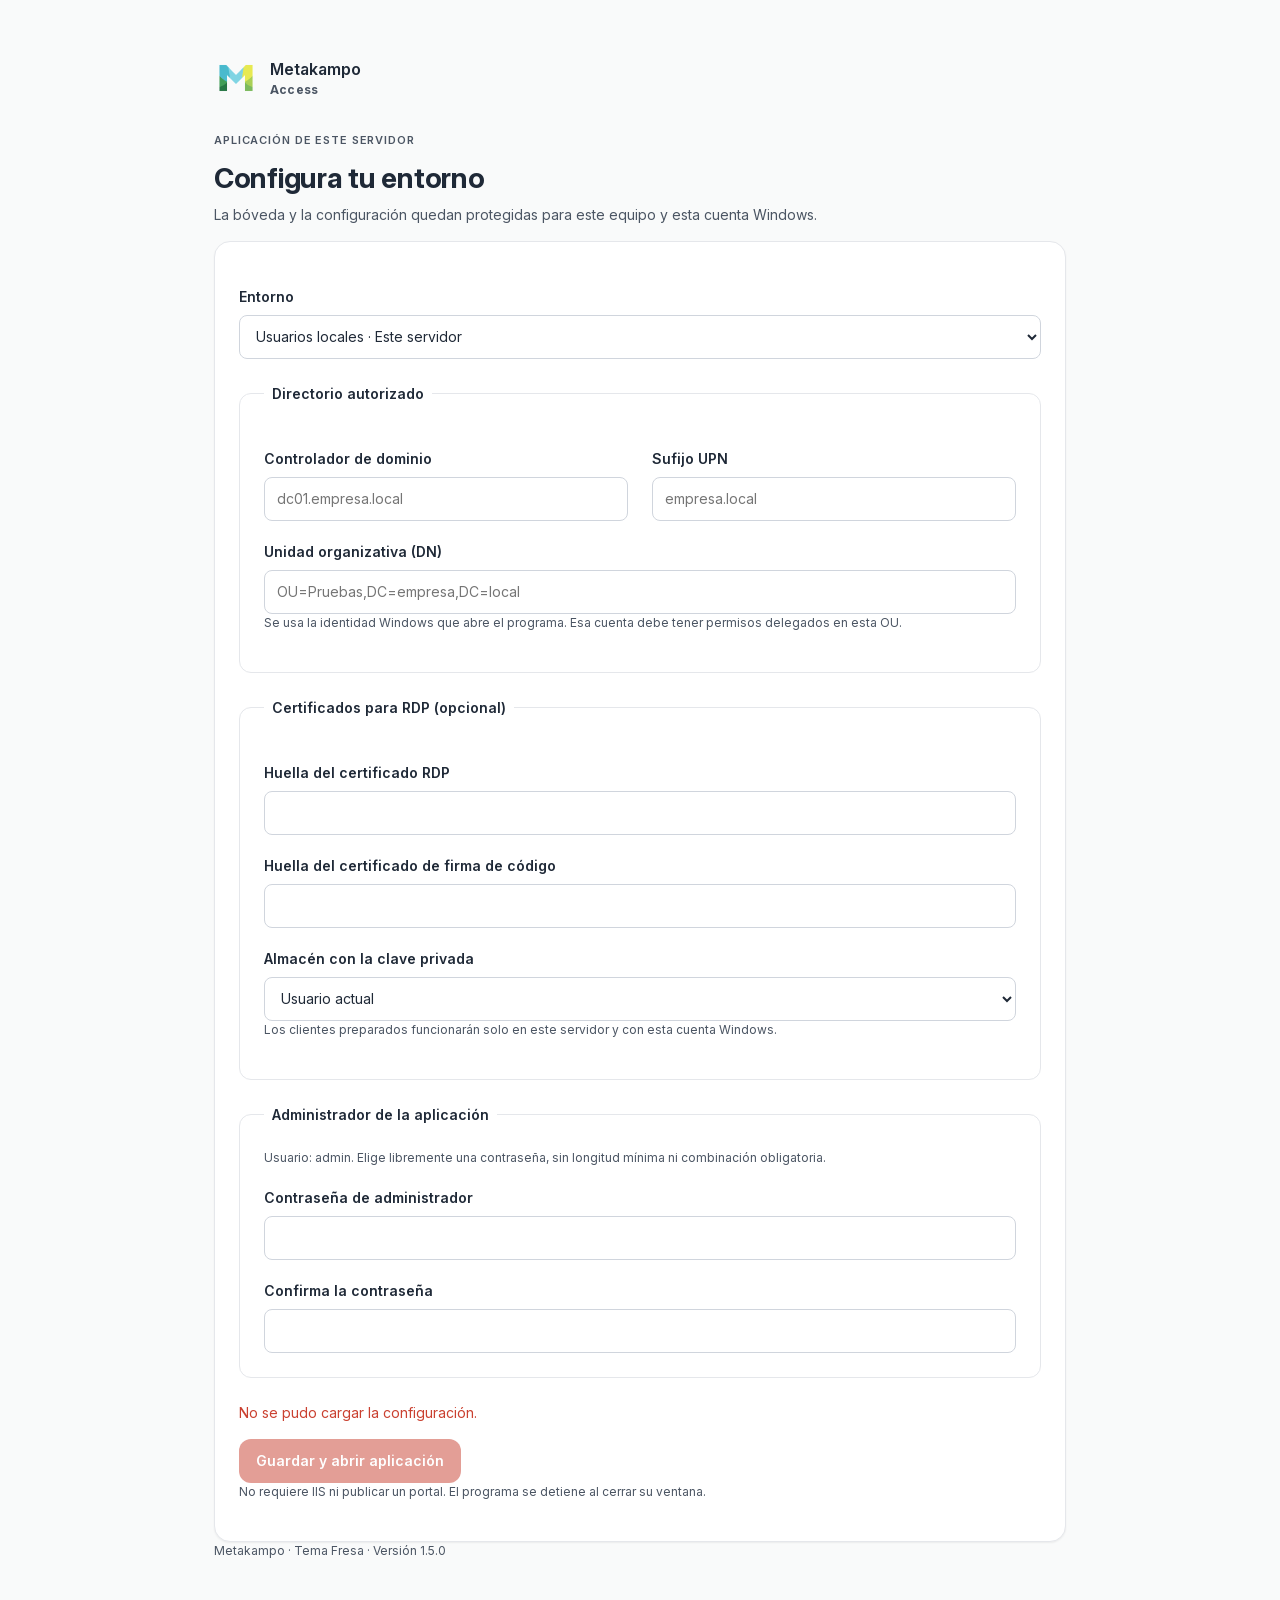
==== commit 469c9ba7: "Allow freely chosen administrator passwords and verify shared host from standard identities" ====
--- a/static/desktop-setup.html
+++ b/static/desktop-setup.html
@@ -6,6 +6,6 @@
 <label for="mode">Entorno</label><select id="mode" name="mode"><option value="local">Usuarios locales · Este servidor</option><option value="ad">Active Directory · Uso real</option><option value="demo">Demostración · Datos ficticios</option></select><p id="local-help" class="helper" hidden>Administra las cuentas Windows de este servidor, incluso en WORKGROUP. Abre el programa como administrador. Las cuentas integradas, administradores y la cuenta actual están protegidas. Cada entorno conserva sus propios datos.</p>
 <fieldset id="ad-fields"><legend>Directorio autorizado</legend><div class="desktop-fields"><div><label for="server">Controlador de dominio</label><input id="server" name="server" placeholder="dc01.empresa.local" maxlength="253" required></div><div><label for="suffix">Sufijo UPN</label><input id="suffix" name="suffix" placeholder="empresa.local" maxlength="253" required></div></div><label for="ou">Unidad organizativa (DN)</label><input id="ou" name="ou" placeholder="OU=Pruebas,DC=empresa,DC=local" maxlength="1024" required><p class="helper">Se usa la identidad Windows que abre el programa. Esa cuenta debe tener permisos delegados en esta OU.</p></fieldset>
 <fieldset><legend>Certificados para RDP (opcional)</legend><label for="rdp_cert">Huella del certificado RDP</label><input id="rdp_cert" name="rdp_cert" maxlength="128" autocomplete="off"><label for="script_cert">Huella del certificado de firma de código</label><input id="script_cert" name="script_cert" maxlength="128" autocomplete="off"><label for="store">Almacén con la clave privada</label><select id="store" name="store"><option value="CurrentUser">Usuario actual</option><option value="LocalMachine">Equipo local</option></select><p class="helper">Los clientes preparados funcionarán solo en este servidor y con esta cuenta Windows.</p></fieldset>
-<fieldset><legend>Administrador de la aplicación</legend><p id="password-help" class="helper">Usuario: admin. Elige al menos 15 caracteres con mayúsculas, minúsculas, números y símbolos.</p><label for="password">Contraseña de administrador</label><input id="password" name="password" type="password" autocomplete="new-password" minlength="15" maxlength="256" required><div id="confirmation-field"><label for="confirmation">Confirma la contraseña</label><input id="confirmation" name="confirmation" type="password" autocomplete="new-password" maxlength="256" required></div></fieldset>
+<fieldset><legend>Administrador de la aplicación</legend><p id="password-help" class="helper">Usuario: admin. Elige libremente una contraseña, sin longitud mínima ni combinación obligatoria.</p><label for="password">Contraseña de administrador</label><input id="password" name="password" type="password" autocomplete="new-password"  maxlength="256" required><div id="confirmation-field"><label for="confirmation">Confirma la contraseña</label><input id="confirmation" name="confirmation" type="password" autocomplete="new-password" maxlength="256" required></div></fieldset>
 <p id="setup-error" class="error" role="alert"></p><button id="save" class="primary" type="submit">Guardar y abrir aplicación</button><p class="helper">No requiere IIS ni publicar un portal. El programa se detiene al cerrar su ventana.</p>
 </form><p class="helper">Metakampo · Tema Fresa · Versión 1.5.0</p></main></body></html>
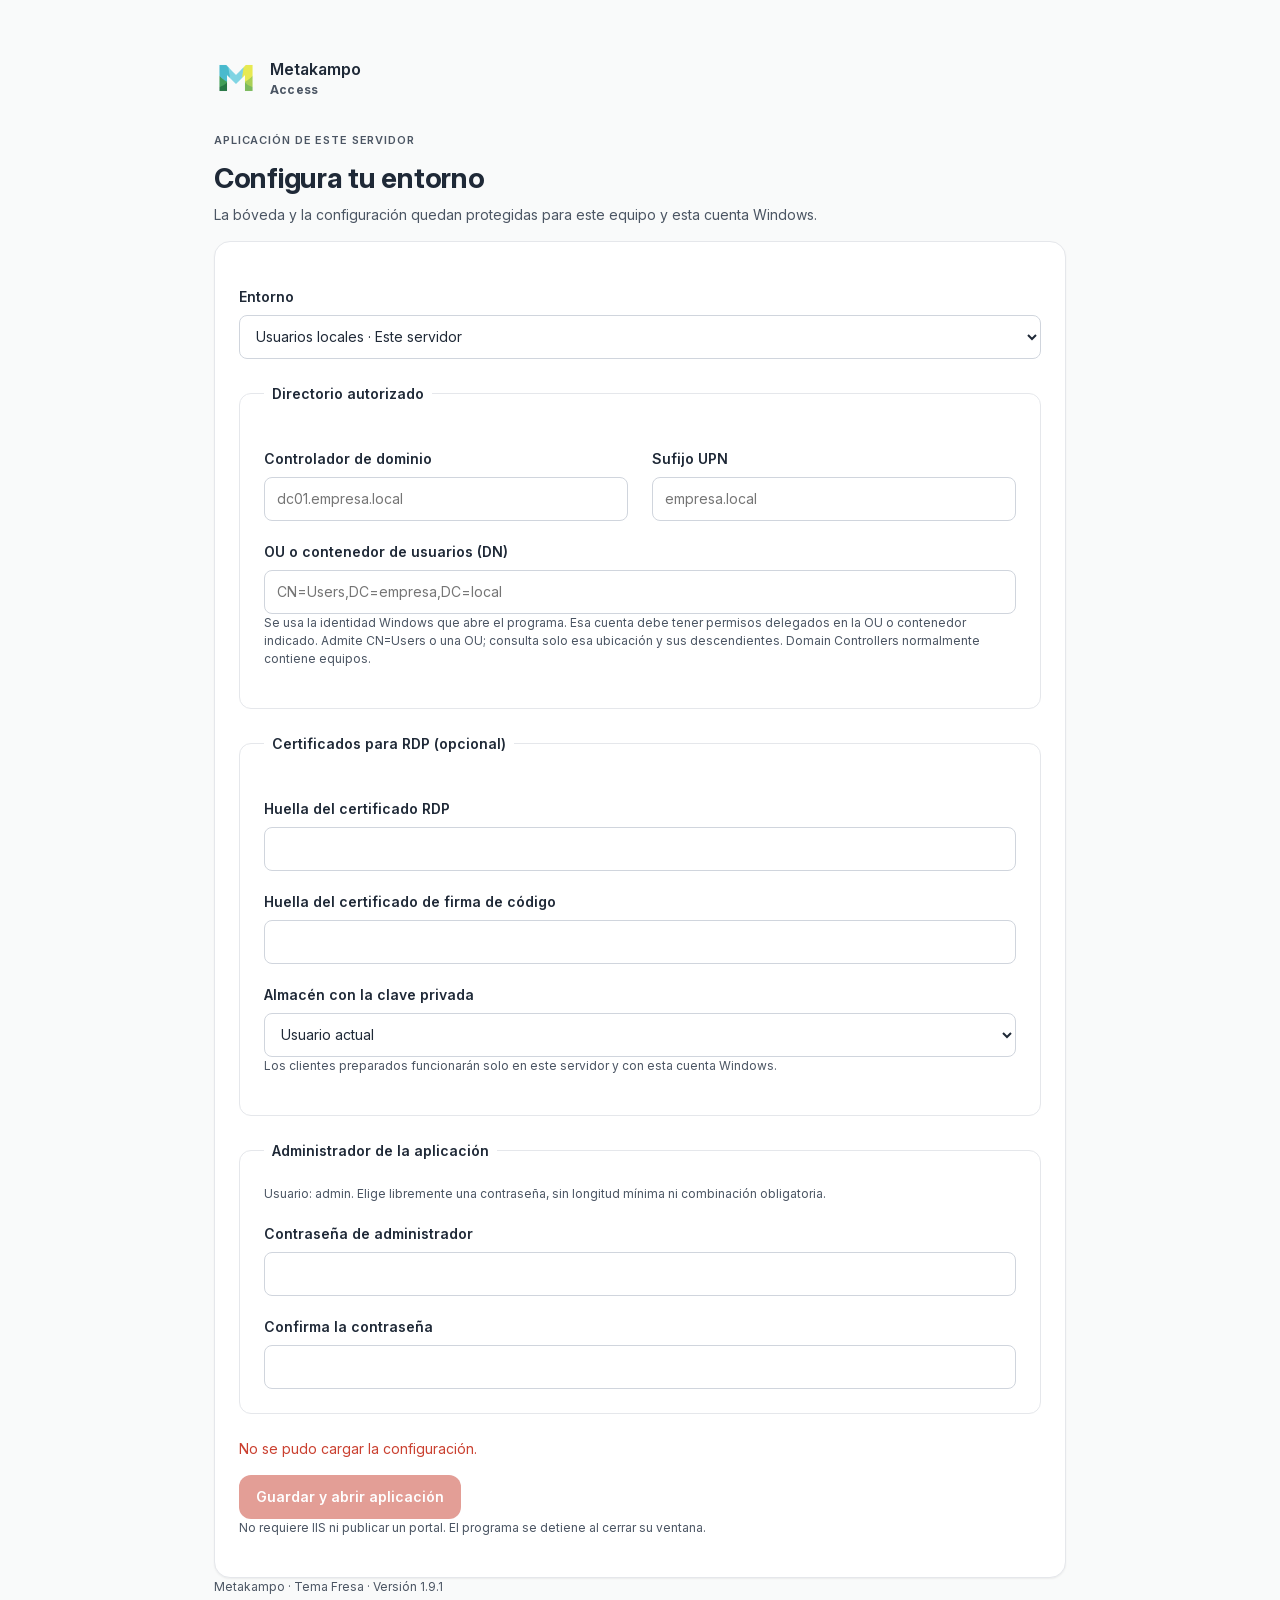
==== commit b12a4724: "Support AD user containers alongside organizational units" ====
--- a/static/desktop-setup.html
+++ b/static/desktop-setup.html
@@ -4,8 +4,8 @@
 <body><main class="desktop-setup"><div class="brand"><img class="brand-mark" src="/static/metakampo-icon.png" alt="" width="44" height="44"><span>Metakampo <b>Access</b></span></div><p class="eyebrow">APLICACIÓN DE ESTE SERVIDOR</p><h1>Configura tu entorno</h1><p>La bóveda y la configuración quedan protegidas para este equipo y esta cuenta Windows.</p>
 <form id="setup-form" class="card padded" method="post">
 <label for="mode">Entorno</label><select id="mode" name="mode"><option value="local">Usuarios locales · Este servidor</option><option value="ad">Active Directory · Uso real</option><option value="demo">Demostración · Datos ficticios</option></select><p id="local-help" class="helper" hidden>Administra las cuentas Windows de este servidor, incluso en WORKGROUP. Abre el programa como administrador. Las cuentas integradas, administradores y la cuenta actual están protegidas. Cada entorno conserva sus propios datos.</p>
-<fieldset id="ad-fields"><legend>Directorio autorizado</legend><div class="desktop-fields"><div><label for="server">Controlador de dominio</label><input id="server" name="server" placeholder="dc01.empresa.local" maxlength="253" required></div><div><label for="suffix">Sufijo UPN</label><input id="suffix" name="suffix" placeholder="empresa.local" maxlength="253" required></div></div><label for="ou">Unidad organizativa (DN)</label><input id="ou" name="ou" placeholder="OU=Pruebas,DC=empresa,DC=local" maxlength="1024" required><p class="helper">Se usa la identidad Windows que abre el programa. Esa cuenta debe tener permisos delegados en esta OU.</p></fieldset>
+<fieldset id="ad-fields"><legend>Directorio autorizado</legend><div class="desktop-fields"><div><label for="server">Controlador de dominio</label><input id="server" name="server" placeholder="dc01.empresa.local" maxlength="253" required></div><div><label for="suffix">Sufijo UPN</label><input id="suffix" name="suffix" placeholder="empresa.local" maxlength="253" required></div></div><label for="ou">OU o contenedor de usuarios (DN)</label><input id="ou" name="ou" aria-describedby="ad-scope-help" placeholder="CN=Users,DC=empresa,DC=local" maxlength="1024" required><p id="ad-scope-help" class="helper">Se usa la identidad Windows que abre el programa. Esa cuenta debe tener permisos delegados en la OU o contenedor indicado. Admite CN=Users o una OU; consulta solo esa ubicación y sus descendientes. Domain Controllers normalmente contiene equipos.</p></fieldset>
 <fieldset><legend>Certificados para RDP (opcional)</legend><label for="rdp_cert">Huella del certificado RDP</label><input id="rdp_cert" name="rdp_cert" maxlength="128" autocomplete="off"><label for="script_cert">Huella del certificado de firma de código</label><input id="script_cert" name="script_cert" maxlength="128" autocomplete="off"><label for="store">Almacén con la clave privada</label><select id="store" name="store"><option value="CurrentUser">Usuario actual</option><option value="LocalMachine">Equipo local</option></select><p class="helper">Los clientes preparados funcionarán solo en este servidor y con esta cuenta Windows.</p></fieldset>
 <fieldset><legend>Administrador de la aplicación</legend><p id="password-help" class="helper">Usuario: admin. Elige libremente una contraseña, sin longitud mínima ni combinación obligatoria.</p><label for="password">Contraseña de administrador</label><input id="password" name="password" type="password" autocomplete="new-password"  maxlength="256" required><div id="confirmation-field"><label for="confirmation">Confirma la contraseña</label><input id="confirmation" name="confirmation" type="password" autocomplete="new-password" maxlength="256" required></div></fieldset>
 <p id="setup-error" class="error" role="alert"></p><button id="save" class="primary" type="submit">Guardar y abrir aplicación</button><p class="helper">No requiere IIS ni publicar un portal. El programa se detiene al cerrar su ventana.</p>
-</form><p class="helper">Metakampo · Tema Fresa · Versión 1.5.0</p></main></body></html>
+</form><p class="helper">Metakampo · Tema Fresa · Versión 1.9.1</p></main></body></html>
--- a/static/app.css
+++ b/static/app.css
@@ -18,3 +18,5 @@
 @media(max-width:1023px){.sidebar-bottom{background:var(--fk-global-surface-default);border-left:var(--border-width) solid var(--fk-global-border-subtle)}}
 
 .sync-toolbar{display:flex;gap:var(--fk-space-3);flex-wrap:wrap;align-items:center;margin-bottom:var(--fk-space-6)}.sync-toolbar .helper{flex-basis:100%;margin:0}.sync-check{display:flex;gap:var(--fk-space-3);align-items:center}.sync-check input{width:var(--fk-control-md);height:var(--fk-control-md);flex-shrink:0}.sync-preview{max-height:360px;overflow:auto}.sync-job-list{max-height:360px;overflow:auto}
+
+.operator-card{padding:var(--fk-space-4);margin-top:var(--fk-space-3)}.operator-card small{display:block;margin-bottom:var(--fk-space-3)}.operator-actions{display:flex;flex-wrap:wrap;gap:var(--fk-space-2)}
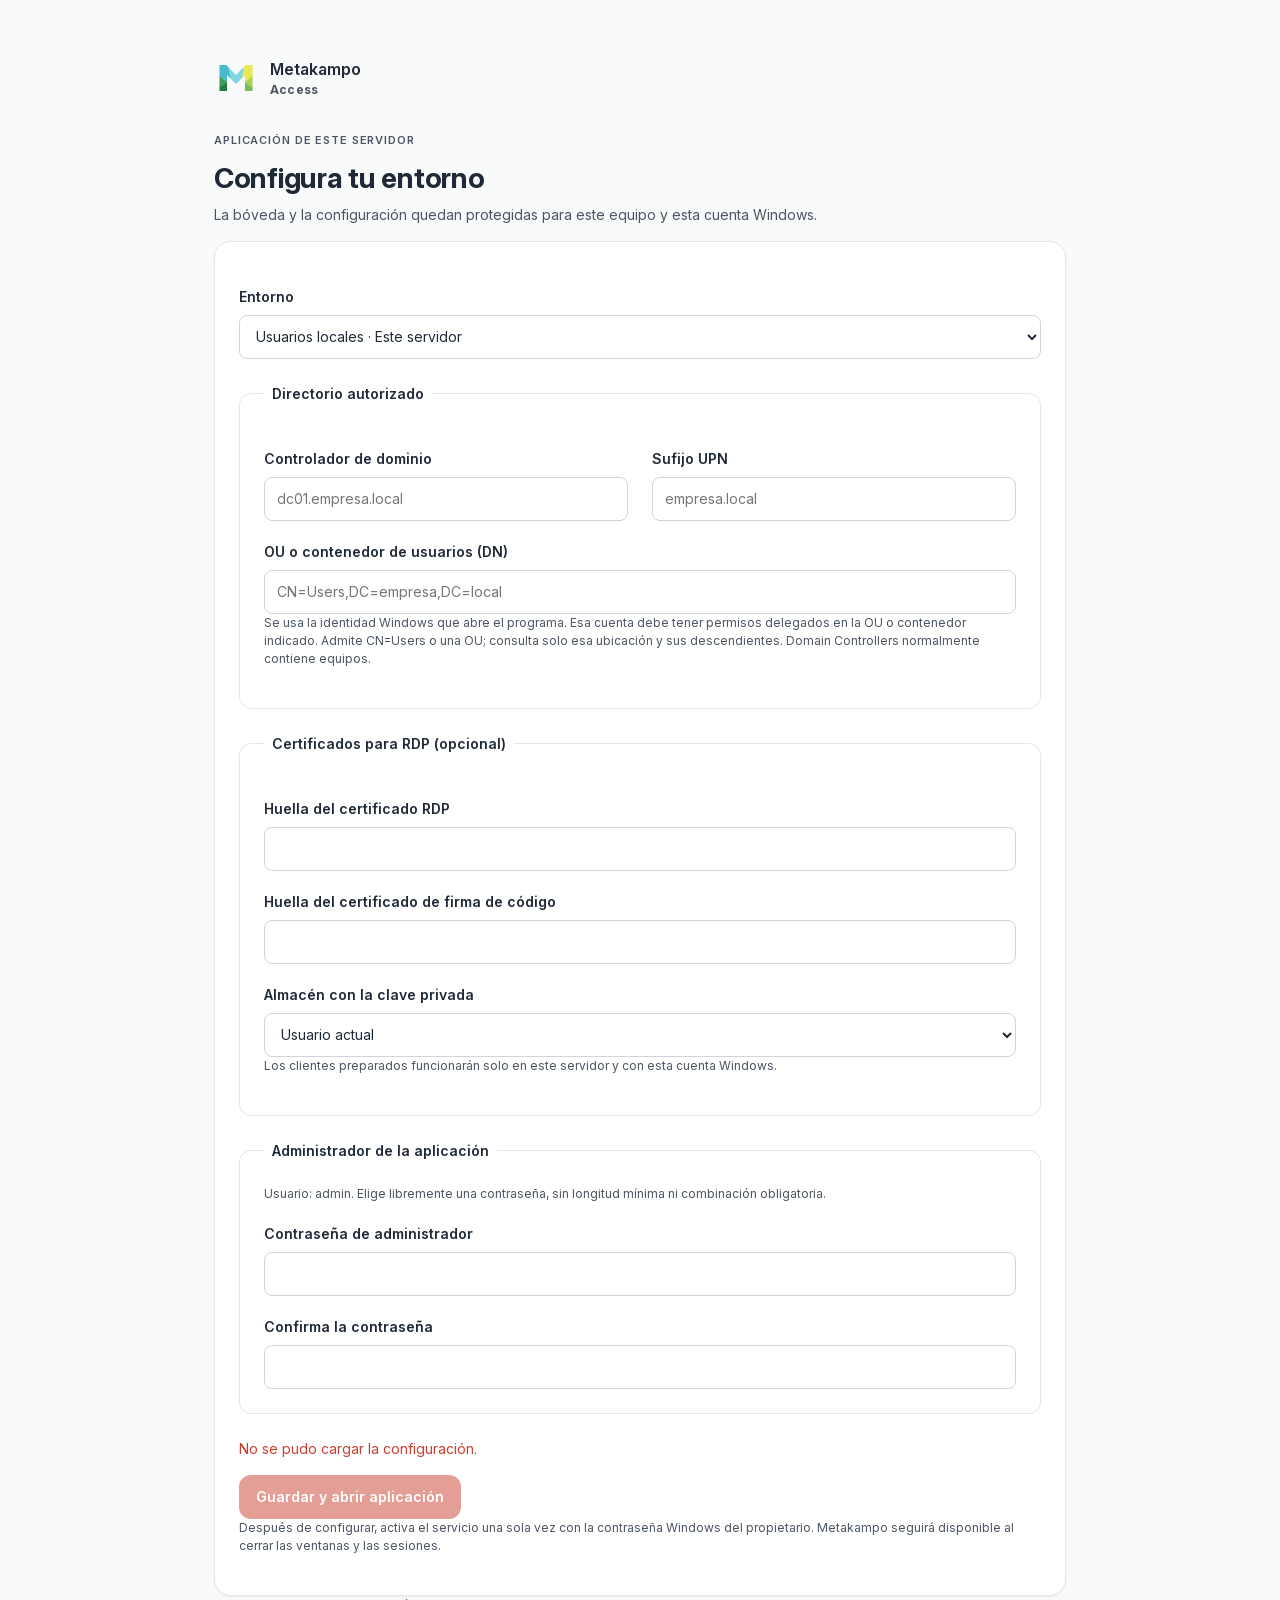
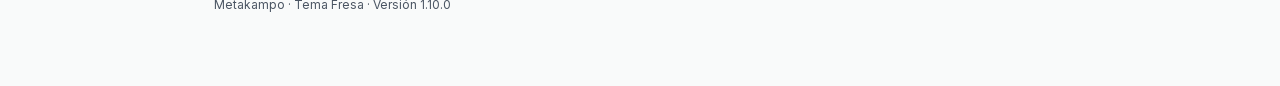
==== commit f6871a79: "Run Metakampo as automatic owner-bound Windows service with unified desktop access" ====
--- a/static/desktop-setup.html
+++ b/static/desktop-setup.html
@@ -7,5 +7,5 @@
 <fieldset id="ad-fields"><legend>Directorio autorizado</legend><div class="desktop-fields"><div><label for="server">Controlador de dominio</label><input id="server" name="server" placeholder="dc01.empresa.local" maxlength="253" required></div><div><label for="suffix">Sufijo UPN</label><input id="suffix" name="suffix" placeholder="empresa.local" maxlength="253" required></div></div><label for="ou">OU o contenedor de usuarios (DN)</label><input id="ou" name="ou" aria-describedby="ad-scope-help" placeholder="CN=Users,DC=empresa,DC=local" maxlength="1024" required><p id="ad-scope-help" class="helper">Se usa la identidad Windows que abre el programa. Esa cuenta debe tener permisos delegados en la OU o contenedor indicado. Admite CN=Users o una OU; consulta solo esa ubicación y sus descendientes. Domain Controllers normalmente contiene equipos.</p></fieldset>
 <fieldset><legend>Certificados para RDP (opcional)</legend><label for="rdp_cert">Huella del certificado RDP</label><input id="rdp_cert" name="rdp_cert" maxlength="128" autocomplete="off"><label for="script_cert">Huella del certificado de firma de código</label><input id="script_cert" name="script_cert" maxlength="128" autocomplete="off"><label for="store">Almacén con la clave privada</label><select id="store" name="store"><option value="CurrentUser">Usuario actual</option><option value="LocalMachine">Equipo local</option></select><p class="helper">Los clientes preparados funcionarán solo en este servidor y con esta cuenta Windows.</p></fieldset>
 <fieldset><legend>Administrador de la aplicación</legend><p id="password-help" class="helper">Usuario: admin. Elige libremente una contraseña, sin longitud mínima ni combinación obligatoria.</p><label for="password">Contraseña de administrador</label><input id="password" name="password" type="password" autocomplete="new-password"  maxlength="256" required><div id="confirmation-field"><label for="confirmation">Confirma la contraseña</label><input id="confirmation" name="confirmation" type="password" autocomplete="new-password" maxlength="256" required></div></fieldset>
-<p id="setup-error" class="error" role="alert"></p><button id="save" class="primary" type="submit">Guardar y abrir aplicación</button><p class="helper">No requiere IIS ni publicar un portal. El programa se detiene al cerrar su ventana.</p>
-</form><p class="helper">Metakampo · Tema Fresa · Versión 1.9.1</p></main></body></html>
+<p id="setup-error" class="error" role="alert"></p><button id="save" class="primary" type="submit">Guardar y abrir aplicación</button><p class="helper">Después de configurar, activa el servicio una sola vez con la contraseña Windows del propietario. Metakampo seguirá disponible al cerrar las ventanas y las sesiones.</p>
+</form><p class="helper">Metakampo · Tema Fresa · Versión 1.10.0</p></main></body></html>
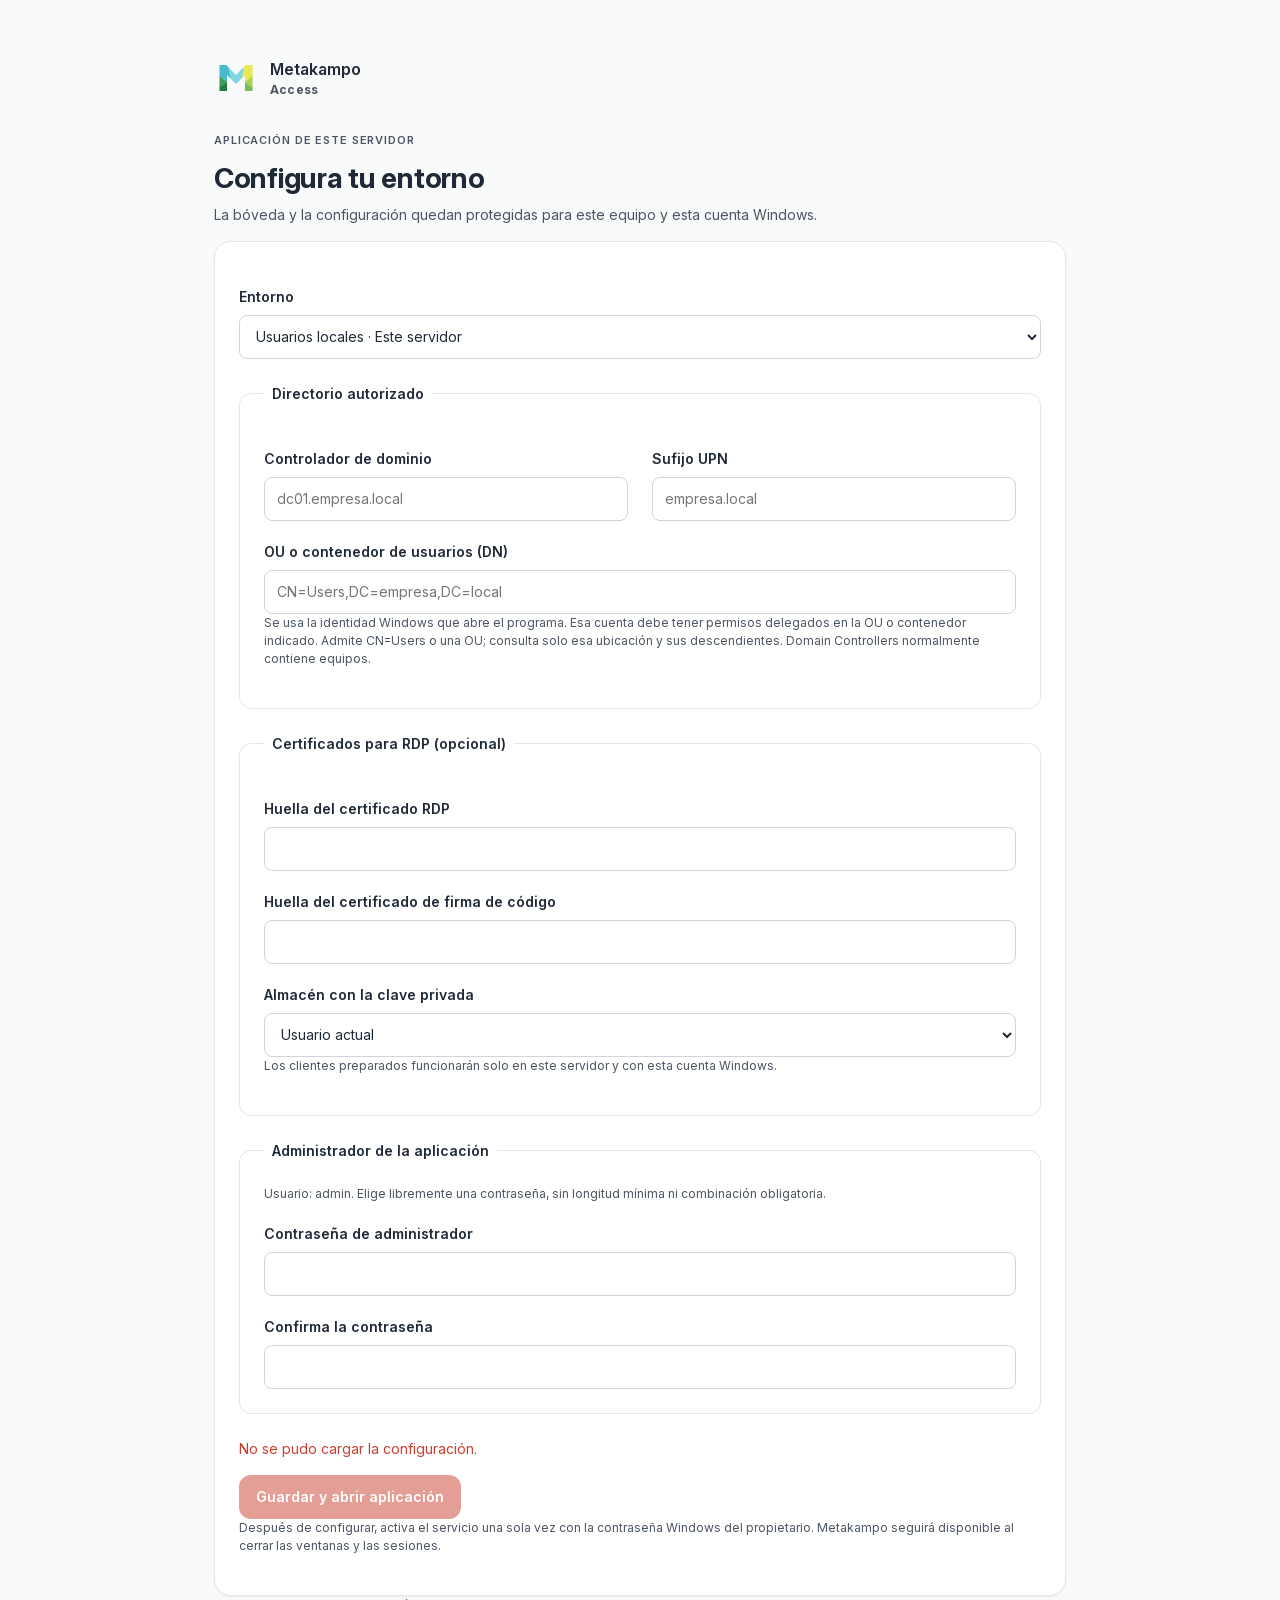
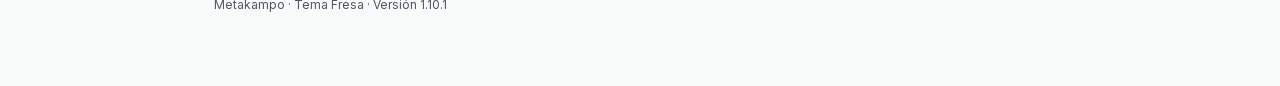
==== commit de066dd4: "Fix desktop asset MIME types independently of Windows associations" ====
--- a/static/desktop-setup.html
+++ b/static/desktop-setup.html
@@ -8,4 +8,4 @@
 <fieldset><legend>Certificados para RDP (opcional)</legend><label for="rdp_cert">Huella del certificado RDP</label><input id="rdp_cert" name="rdp_cert" maxlength="128" autocomplete="off"><label for="script_cert">Huella del certificado de firma de código</label><input id="script_cert" name="script_cert" maxlength="128" autocomplete="off"><label for="store">Almacén con la clave privada</label><select id="store" name="store"><option value="CurrentUser">Usuario actual</option><option value="LocalMachine">Equipo local</option></select><p class="helper">Los clientes preparados funcionarán solo en este servidor y con esta cuenta Windows.</p></fieldset>
 <fieldset><legend>Administrador de la aplicación</legend><p id="password-help" class="helper">Usuario: admin. Elige libremente una contraseña, sin longitud mínima ni combinación obligatoria.</p><label for="password">Contraseña de administrador</label><input id="password" name="password" type="password" autocomplete="new-password"  maxlength="256" required><div id="confirmation-field"><label for="confirmation">Confirma la contraseña</label><input id="confirmation" name="confirmation" type="password" autocomplete="new-password" maxlength="256" required></div></fieldset>
 <p id="setup-error" class="error" role="alert"></p><button id="save" class="primary" type="submit">Guardar y abrir aplicación</button><p class="helper">Después de configurar, activa el servicio una sola vez con la contraseña Windows del propietario. Metakampo seguirá disponible al cerrar las ventanas y las sesiones.</p>
-</form><p class="helper">Metakampo · Tema Fresa · Versión 1.10.0</p></main></body></html>
+</form><p class="helper">Metakampo · Tema Fresa · Versión 1.10.1</p></main></body></html>
